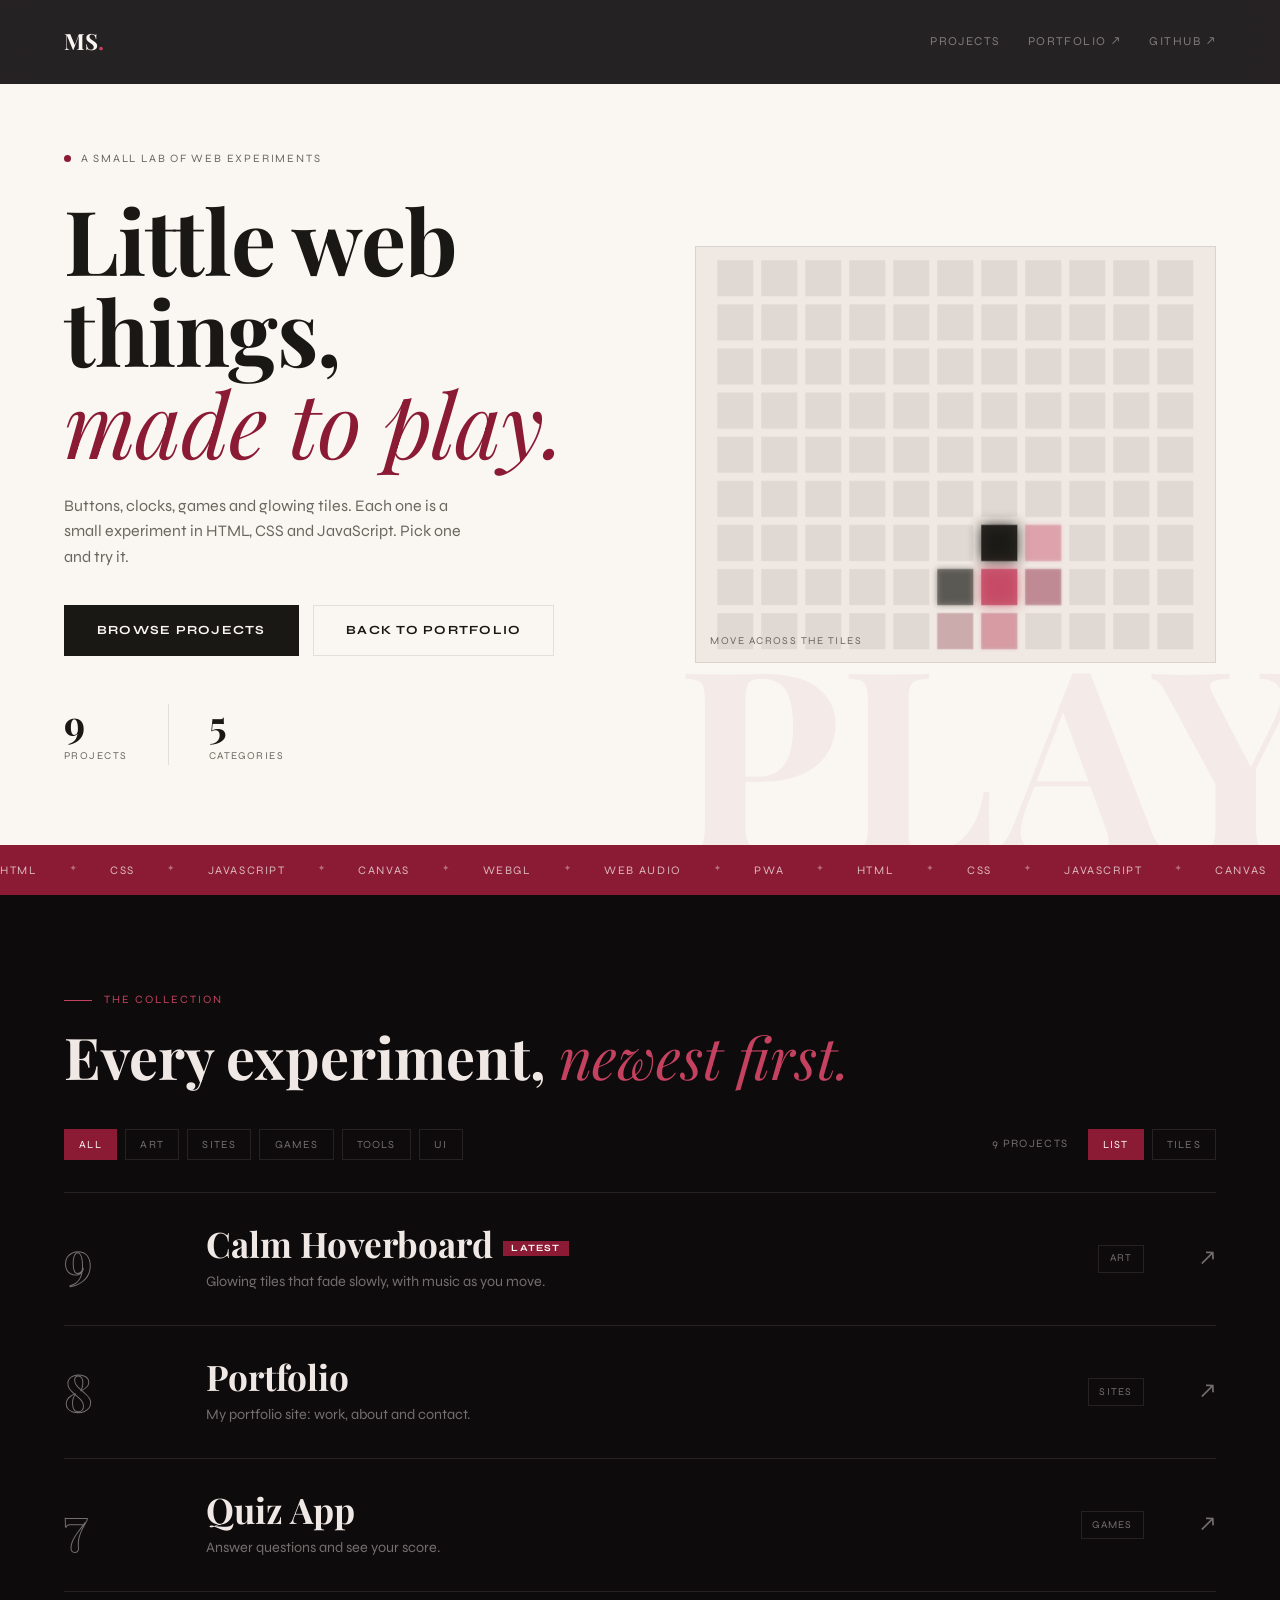
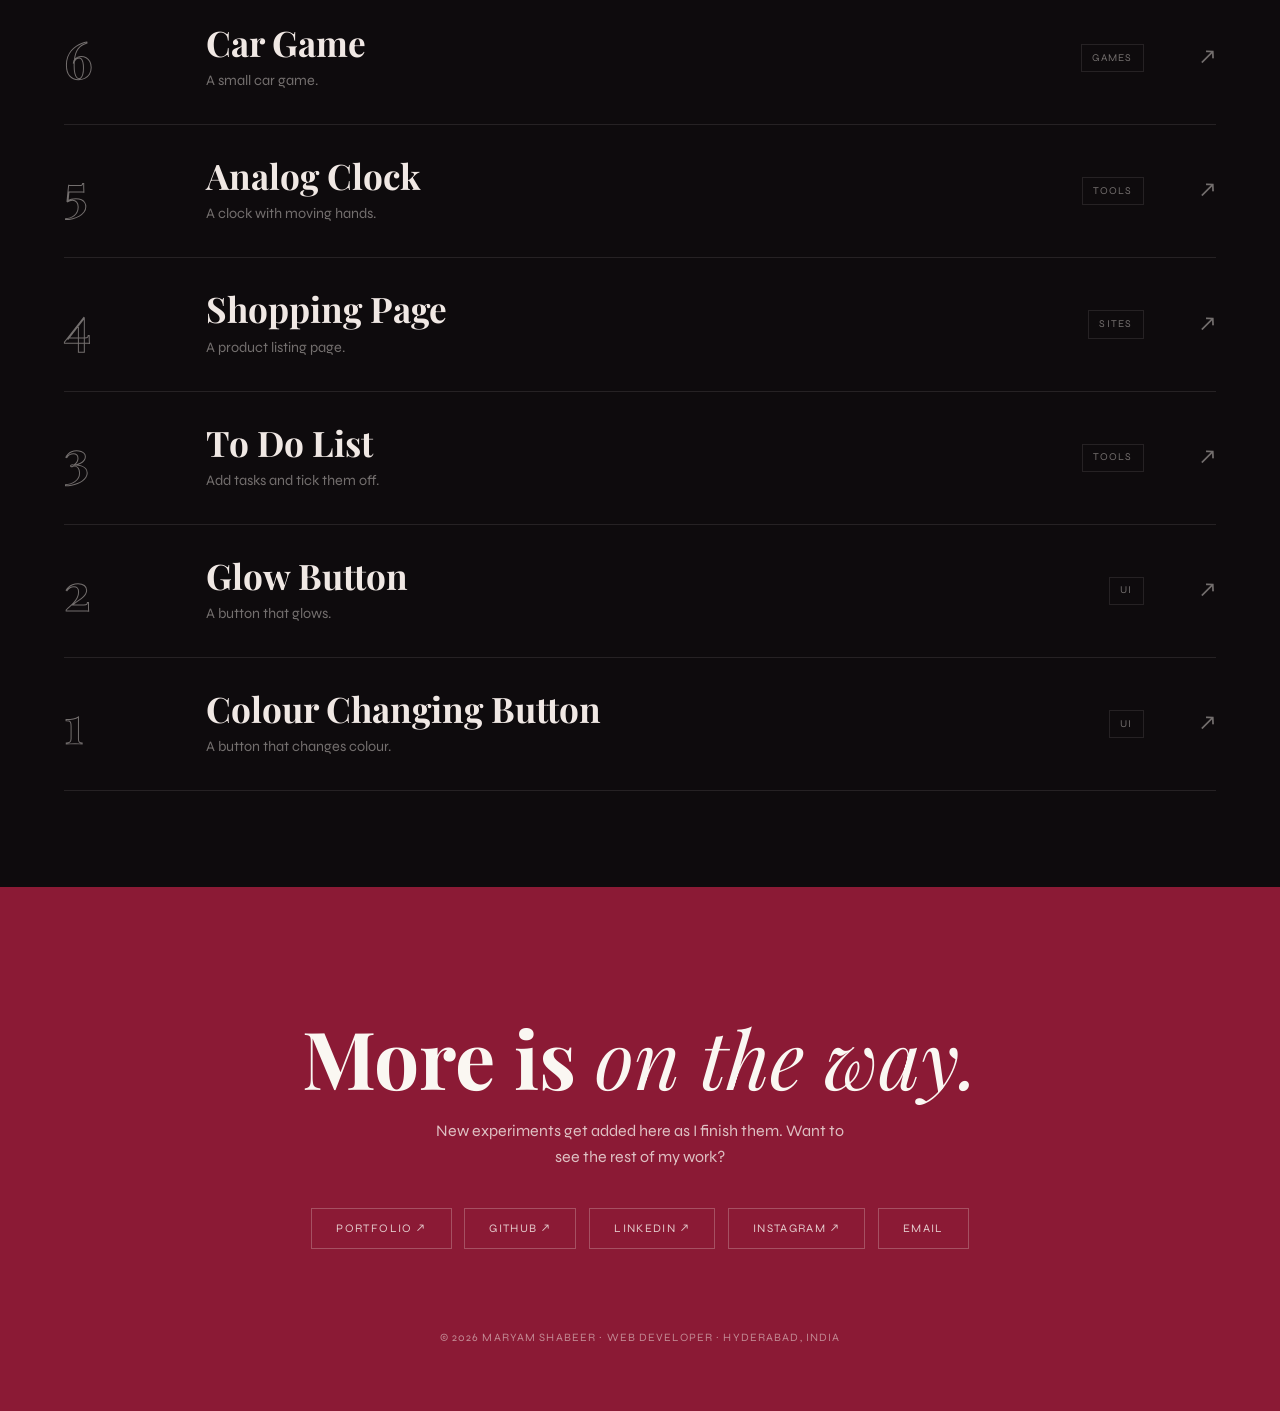
==== play/index.html @ b79ab41e "Update index.html" ====
<!DOCTYPE html>
<html lang="en">
<head>
<meta charset="utf-8">
<meta name="viewport" content="width=device-width, initial-scale=1">
<title>Cutesy Projects</title>
<meta name="description" content="A collection of small web experiments: buttons, clocks, games and glowing tiles. Pick one and play.">
<meta name="theme-color" content="#0e0b0d">
<link rel="preconnect" href="https://fonts.googleapis.com">
<link rel="preconnect" href="https://fonts.gstatic.com" crossorigin>
<link href="https://fonts.googleapis.com/css2?family=Playfair+Display:ital,wght@0,400;0,700;1,400&family=Syne:wght@400;500;700;800&display=swap" rel="stylesheet">
<style>
/* Design system taken from the portfolio: wine, cream and near-black; Playfair Display with Syne; hairline rules; light, dark and wine sections; marquee; ring cursor.
   New here: an interactive tile board in the hero, art that follows the pointer over each project row, and a tiles view. */
:root {
  --dark: #0e0b0d;
  --dark2: #160d10;
  --surface: #1c1117;
  --wine: #8b1a35;
  --wine-light: #c4425f;
  --cream: #faf7f2;
  --cream2: #f0e8e2;
  --ink: #1a1814;
  --ink-muted: #6b6760;
  --text-dark: #f0e8e4;
  --border-light: rgba(26, 24, 20, 0.1);
  --border-dark: rgba(240, 232, 228, 0.1);
  --muted-dark: rgba(240, 232, 228, 0.45);
  --serif: 'Playfair Display', Georgia, serif;
  --sans: 'Syne', system-ui, sans-serif;
  color-scheme: light;
}
* { box-sizing: border-box; margin: 0; padding: 0; }
html { scroll-behavior: smooth; -webkit-text-size-adjust: 100%; }
body {
  font-family: var(--sans);
  background: var(--cream);
  color: var(--ink);
  line-height: 1.6;
  overflow-x: hidden;
}
a { color: inherit; text-decoration: none; }
button { font-family: inherit; }
a:focus-visible, button:focus-visible { outline: 2px solid var(--wine-light); outline-offset: 3px; }

/* Ring cursor, desktop mouse only */
@media (hover: hover) and (pointer: fine) {
  body, a, button { cursor: none; }
}
.cursor, .cursor-follower { position: fixed; top: 0; left: 0; pointer-events: none; border-radius: 50%; opacity: 0; transition: opacity .3s; }
.cursor { width: 8px; height: 8px; background: var(--wine-light); z-index: 9999; margin: -4px 0 0 -4px; }
.cursor-follower { width: 32px; height: 32px; border: 1px solid var(--wine-light); z-index: 9998; margin: -16px 0 0 -16px; transition: opacity .3s, width .25s, height .25s, margin .25s, background .25s; }
.cursor-follower.big { width: 56px; height: 56px; margin: -28px 0 0 -28px; background: rgba(196, 66, 95, .12); }
.has-mouse .cursor { opacity: 1; }
.has-mouse .cursor-follower { opacity: .5; }

/* Navbar */
.navbar {
  position: fixed; top: 0; left: 0; right: 0; z-index: 100;
  display: flex; align-items: center; justify-content: space-between;
  padding: 1.5rem 5%;
  background: rgba(14, 11, 13, .9);
  -webkit-backdrop-filter: blur(20px); backdrop-filter: blur(20px);
  transition: padding .3s;
}
.navbar.scrolled { padding: 1rem 5%; background: rgba(14, 11, 13, .75); }
.logo { font-family: var(--serif); font-size: 1.4rem; font-weight: 700; color: var(--cream); }
.logo span { color: var(--wine-light); }
.nav-links { display: flex; gap: 1.75rem; }
.nav-links a { font-size: .75rem; letter-spacing: .12em; text-transform: uppercase; color: var(--muted-dark); transition: color .25s; }
.nav-links a:hover { color: var(--text-dark); }

/* Hero (light) */
.hero { position: relative; overflow: hidden; background: var(--cream); padding: 9rem 5% 5rem; }
.hero-inner { position: relative; z-index: 1; max-width: 1200px; margin: 0 auto; display: grid; grid-template-columns: 1.05fr .95fr; gap: 3.5rem; align-items: center; }
.hero-copy { min-width: 0; }
.hero-bg-text {
  position: absolute; bottom: -2rem; right: -2rem;
  font-family: var(--serif); font-size: clamp(8rem, 20vw, 18rem); font-weight: 700; line-height: 1;
  color: rgba(139, 26, 53, .05); pointer-events: none; user-select: none;
}
.hero-tag { display: inline-flex; align-items: center; gap: .6rem; font-size: .7rem; letter-spacing: .16em; text-transform: uppercase; color: var(--ink-muted); margin-bottom: 1.6rem; }
.hero-tag::before { content: ''; width: 7px; height: 7px; background: var(--wine); border-radius: 50%; }
.hero-title { font-family: var(--serif); font-size: clamp(2.8rem, 7vw, 5.6rem); font-weight: 700; line-height: 1.02; letter-spacing: -.01em; text-wrap: balance; }
.hero-title .line { display: block; }
.hero-title .italic { font-style: italic; font-weight: 400; color: var(--wine); }
.hero-sub { max-width: 46ch; margin-top: 1.6rem; color: var(--ink-muted); font-size: 1rem; }
.hero-cta { display: flex; flex-wrap: wrap; gap: .9rem; margin-top: 2.2rem; }
.btn-primary, .btn-outline {
  display: inline-block; padding: .9rem 2rem; font-size: .78rem; font-weight: 700; letter-spacing: .1em; text-transform: uppercase;
}
.btn-primary { background: var(--ink); color: var(--cream); border: 1px solid var(--ink); transition: background .25s, border-color .25s; }
.btn-primary:hover { background: var(--wine); border-color: var(--wine); }
.btn-outline { background: transparent; color: var(--ink); border: 1px solid var(--border-light); transition: border-color .25s, color .25s; }
.btn-outline:hover { border-color: var(--wine); color: var(--wine); }
.hero-stats { display: flex; flex-wrap: wrap; gap: 1.5rem 0; margin-top: 3rem; }
.hero-stat { padding-right: 2.5rem; margin-right: 2.5rem; border-right: .5px solid var(--border-light); }
.hero-stat:last-child { border-right: 0; margin-right: 0; padding-right: 0; }
.stat-n { font-family: var(--serif); font-size: 2.4rem; font-weight: 700; line-height: 1; font-variant-numeric: tabular-nums; }
.stat-l { margin-top: .4rem; font-size: .65rem; letter-spacing: .14em; text-transform: uppercase; color: var(--ink-muted); }

.board { position: relative; aspect-ratio: 5 / 4; max-width: 100%; background: var(--cream2); border: .5px solid var(--border-light); }
.board canvas { position: absolute; inset: 0; width: 100%; height: 100%; display: block; touch-action: pan-y; }
.board-cap { position: absolute; left: 14px; bottom: 12px; font-size: .65rem; letter-spacing: .14em; text-transform: uppercase; color: var(--ink-muted); pointer-events: none; transition: opacity 1s; }
.board-cap.gone { opacity: 0; }

/* Marquee (wine) */
.marquee-section { overflow: hidden; padding: 1rem 0; background: var(--wine); }
.marquee-inner { display: flex; gap: 2rem; width: max-content; animation: marquee 28s linear infinite; }
.marquee-inner span { font-size: .72rem; letter-spacing: .14em; text-transform: uppercase; color: rgba(245, 237, 232, .75); white-space: nowrap; }
.marquee-inner .sep { color: rgba(245, 237, 232, .4); font-size: .55rem; }
@keyframes marquee { from { transform: translateX(0); } to { transform: translateX(-50%); } }

/* Collection (dark) */
.dark-section { background: var(--dark); color: var(--text-dark); padding: 6rem 5%; }
.wrap { max-width: 1200px; margin: 0 auto; }
.label { display: flex; align-items: center; gap: .75rem; font-size: .7rem; letter-spacing: .18em; text-transform: uppercase; color: var(--wine-light); }
.label::before { content: ''; width: 28px; height: 1px; background: currentColor; }
.section-title-dark { margin: 1rem 0 2.5rem; font-family: var(--serif); font-size: clamp(2.2rem, 5vw, 3.6rem); font-weight: 700; line-height: 1.1; text-wrap: balance; }
.section-title-dark em { font-style: italic; font-weight: 400; color: var(--wine-light); }
.controls { display: flex; flex-wrap: wrap; align-items: center; justify-content: space-between; gap: 1rem; margin-bottom: 2rem; }
.chips, .views { display: flex; flex-wrap: wrap; gap: .5rem; }
.chip {
  background: transparent; color: var(--muted-dark);
  border: .5px solid var(--border-dark); padding: .5rem .9rem;
  font-size: .68rem; letter-spacing: .1em; text-transform: uppercase;
  transition: color .25s, border-color .25s, background .25s;
}
.chip:hover { color: var(--text-dark); border-color: rgba(240, 232, 228, .3); }
.chip[aria-pressed="true"] { background: var(--wine); border-color: var(--wine); color: var(--cream); }
.right-controls { display: flex; flex-wrap: wrap; align-items: center; gap: 1.2rem; }
.count { font-size: .7rem; letter-spacing: .12em; text-transform: uppercase; color: var(--muted-dark); font-variant-numeric: tabular-nums; }

.list { border-top: .5px solid var(--border-dark); }
.row { display: grid; grid-template-columns: 110px minmax(0, 1fr) auto 40px; gap: 2rem; align-items: center; padding: 2rem 0; border-bottom: .5px solid var(--border-dark); transition: background .3s; }
.row:hover { background: rgba(139, 26, 53, .05); }
.r-num { font-family: var(--serif); font-size: 3.2rem; font-weight: 700; line-height: 1; color: transparent; -webkit-text-stroke: 1px var(--muted-dark); font-variant-numeric: tabular-nums; transition: color .3s, -webkit-text-stroke-color .3s; }
.row:hover .r-num { color: var(--wine-light); -webkit-text-stroke-color: var(--wine-light); }
.r-title { display: block; font-family: var(--serif); font-size: clamp(1.5rem, 3vw, 2.2rem); font-weight: 700; line-height: 1.1; transition: color .3s; }
.row:hover .r-title { color: var(--wine-light); }
.r-desc { display: block; margin-top: .4rem; color: var(--muted-dark); font-size: .9rem; }
.badge { display: inline-block; vertical-align: middle; margin-left: .6rem; padding: .15rem .55rem; background: var(--wine); color: var(--cream); font-family: var(--sans); font-size: .6rem; font-weight: 700; letter-spacing: .12em; text-transform: uppercase; }
.r-tag { border: .5px solid var(--border-dark); padding: .3rem .65rem; font-size: .65rem; letter-spacing: .12em; text-transform: uppercase; color: var(--muted-dark); }
.r-arrow { justify-self: end; font-size: 1.4rem; color: var(--muted-dark); transition: transform .3s, color .3s; }
.row:hover .r-arrow { color: var(--wine-light); transform: translate(4px, -4px); }

.tiles { display: grid; grid-template-columns: repeat(auto-fill, minmax(280px, 1fr)); gap: 1px; background: var(--border-dark); border: .5px solid var(--border-dark); }
.tile { display: flex; flex-direction: column; min-width: 0; background: var(--dark); transition: background .3s; }
.tile:hover { background: var(--surface); }
.t-art { overflow: hidden; background: var(--dark2); border-bottom: .5px solid var(--border-dark); }
.t-art svg { display: block; width: 100%; height: auto; transition: transform .6s ease; }
.tile:hover .t-art svg { transform: scale(1.06); }
.t-info { display: flex; flex-direction: column; gap: .35rem; padding: 1.4rem 1.5rem 1.6rem; }
.t-meta { font-size: .65rem; letter-spacing: .14em; text-transform: uppercase; color: var(--muted-dark); }
.t-title { font-family: var(--serif); font-size: 1.5rem; font-weight: 700; line-height: 1.15; transition: color .3s; }
.tile:hover .t-title { color: var(--wine-light); }
.t-desc { color: var(--muted-dark); font-size: .88rem; }
.empty { padding: 3rem 0; color: var(--muted-dark); }

.peek {
  position: fixed; top: 0; left: 0; z-index: 60; width: 300px; pointer-events: none;
  background: var(--dark2); border: .5px solid rgba(240, 232, 228, .2);
  box-shadow: 0 24px 60px rgba(0, 0, 0, .5);
  opacity: 0; transition: opacity .25s;
}
.peek.show { opacity: 1; }
.peek svg { display: block; width: 100%; height: auto; }

/* Contact (wine) */
.contact { background: var(--wine); color: var(--cream); text-align: center; padding: 8rem 5% 4rem; }
.contact-title { font-family: var(--serif); font-size: clamp(2.4rem, 7vw, 5rem); font-weight: 700; line-height: 1.05; text-wrap: balance; }
.contact-title em { font-style: italic; font-weight: 400; }
.contact p { max-width: 46ch; margin: 1.2rem auto 2.4rem; color: rgba(250, 247, 242, .75); }
.socials { display: flex; flex-wrap: wrap; justify-content: center; gap: .8rem; }
.social-btn { padding: .65rem 1.5rem; border: .5px solid rgba(245, 237, 232, .25); font-size: .72rem; letter-spacing: .12em; text-transform: uppercase; color: rgba(250, 247, 242, .8); transition: color .25s, border-color .25s; }
.social-btn:hover { color: var(--cream); border-color: rgba(245, 237, 232, .6); }
.contact footer { margin-top: 5rem; font-size: .7rem; letter-spacing: .1em; text-transform: uppercase; color: rgba(250, 247, 242, .5); }

html.js .fade-up { opacity: 0; transform: translateY(28px); transition: opacity .7s ease, transform .7s ease; }
html.js .fade-up.visible { opacity: 1; transform: none; }

@media (max-width: 900px) {
  .hero-inner { grid-template-columns: 1fr; gap: 2.5rem; }
  .board { aspect-ratio: 4 / 3; }
}
@media (max-width: 1024px) {
  .row { grid-template-columns: 90px minmax(0, 1fr) auto; }
  .r-arrow { display: none; }
}
@media (max-width: 768px) {
  .hero { padding-top: 7.5rem; }
  .hero-stat { padding-right: 1.5rem; margin-right: 1.5rem; }
  .row { grid-template-columns: 56px minmax(0, 1fr); gap: 1.2rem; padding: 1.5rem 0; }
  .r-num { font-size: 2.2rem; }
  .r-tag { display: none; }
  .nav-links a:first-child { display: none; }
  .dark-section { padding: 4.5rem 5%; }
  .contact { padding-top: 5.5rem; }
}
@media (prefers-reduced-motion: reduce) {
  .marquee-inner { animation: none; }
  html.js .fade-up { opacity: 1; transform: none; transition: none; }
  html { scroll-behavior: auto; }
}
</style>
<link rel="icon" type="image/x-icon" href="favicon.ico">
</head>
<body>
<div class="cursor" id="cursor"></div>
<div class="cursor-follower" id="follower"></div>

<nav class="navbar" id="nav">
  <a class="logo" href="https://maryamshabeer04.github.io/Portfolio/" aria-label="Back to portfolio">MS<span>.</span></a>
  <div class="nav-links">
    <a href="#projects">Projects</a>
    <a href="https://maryamshabeer04.github.io/Portfolio/" target="_blank" rel="noopener">Portfolio &#8599;</a>
    <a href="https://github.com/MaryamShabeer04" target="_blank" rel="noopener">GitHub &#8599;</a>
  </div>
</nav>

<header class="hero">
  <div class="hero-bg-text" aria-hidden="true">PLAY</div>
  <div class="hero-inner">
    <div class="hero-copy">
      <div class="hero-tag">A small lab of web experiments</div>
      <h1 class="hero-title">
        <span class="line">Little web things,</span>
        <span class="line italic">made to play.</span>
      </h1>
      <p class="hero-sub">Buttons, clocks, games and glowing tiles. Each one is a small experiment in HTML, CSS and JavaScript. Pick one and try it.</p>
      <div class="hero-cta">
        <a class="btn-primary" href="#projects">Browse projects</a>
        <a class="btn-outline" href="https://maryamshabeer04.github.io/Portfolio/" target="_blank" rel="noopener">Back to portfolio</a>
      </div>
      <div class="hero-stats">
        <div class="hero-stat"><div class="stat-n" id="statProjects">0</div><div class="stat-l">Projects</div></div>
        <div class="hero-stat"><div class="stat-n" id="statCats">0</div><div class="stat-l">Categories</div></div>
      </div>
    </div>
    <div class="board" id="boardWrap">
      <canvas id="board" aria-label="A grid of tiles that light up as you move your pointer or finger across them."></canvas>
      <div class="board-cap" id="boardCap">Move across the tiles</div>
    </div>
  </div>
</header>

<section class="marquee-section" aria-hidden="true">
  <div class="marquee-inner" id="marquee"></div>
</section>

<section class="dark-section" id="projects">
  <div class="wrap">
    <div class="fade-up">
      <div class="label">The collection</div>
      <h2 class="section-title-dark">Every experiment, <em>newest first.</em></h2>
    </div>
    <div class="controls fade-up">
      <div class="chips" id="chips" role="group" aria-label="Filter projects"></div>
      <div class="right-controls">
        <div class="count" id="count" aria-live="polite"></div>
        <div class="views" id="views" role="group" aria-label="Change view">
          <button class="chip" type="button" data-view="list" aria-pressed="true">List</button>
          <button class="chip" type="button" data-view="tiles" aria-pressed="false">Tiles</button>
        </div>
      </div>
    </div>
    <div class="fade-up" id="listWrap"><div id="list"></div></div>
    <noscript><p class="empty">Turn on JavaScript to see the projects.</p></noscript>
  </div>
</section>

<section class="contact">
  <h2 class="contact-title fade-up">More is <em>on the way.</em></h2>
  <p class="fade-up">New experiments get added here as I finish them. Want to see the rest of my work?</p>
  <div class="socials fade-up">
    <a class="social-btn" href="https://maryamshabeer04.github.io/Portfolio/" target="_blank" rel="noopener">Portfolio &#8599;</a>
    <a class="social-btn" href="https://github.com/MaryamShabeer04" target="_blank" rel="noopener">GitHub &#8599;</a>
    <a class="social-btn" href="https://www.linkedin.com/in/maryam-mohammed-822a45361/" target="_blank" rel="noopener">LinkedIn &#8599;</a>
    <a class="social-btn" href="https://www.instagram.com/mmaryamm.04/" target="_blank" rel="noopener">Instagram &#8599;</a>
    <a class="social-btn" href="mailto:maryamshabeer22@gmail.com">Email</a>
  </div>
  <footer>&copy; 2026 Maryam Shabeer &middot; Web Developer &middot; Hyderabad, India</footer>
</section>

<div class="peek" id="peek" aria-hidden="true"></div>

<script>
/*
  TO ADD A PROJECT: copy one line in PROJECTS, change the number, title, description,
  tag and folder name, and put it at the top (newest first).
  - href is the project's folder. Each folder needs an index.html inside it.
  - Use lowercase folder names with dashes, no spaces.
  - tag: any word. A filter is made for each tag automatically.
*/
var PROJECTS = [
  { n: 09, title: 'Calm Hoverboard', desc: 'Glowing tiles that fade slowly, with music as you move.', tag: 'Art', href: 'https://glowingbuttons.netlify.app/index.html' },
  { n: 08, title: 'Portfolio', desc: 'My portfolio site: work, about and contact.', tag: 'Sites', href: 'https://maryamshabeer04.github.io/Portfolio/' },
  { n: 07, title: 'Quiz App', desc: 'Answer questions and see your score.', tag: 'Games', href: 'quiz-app/' },
  { n: 06, title: 'Car Game', desc: 'A small car game.', tag: 'Games', href: 'car-game/' },
  { n: 05, title: 'Analog Clock', desc: 'A clock with moving hands.', tag: 'Tools', href: 'analog-clock/' },
  { n: 04, title: 'Shopping Page', desc: 'A product listing page.', tag: 'Sites', href: 'shopping-page/' },
  { n: 03, title: 'To Do List', desc: 'Add tasks and tick them off.', tag: 'Tools', href: 'to-do-list/' },
  { n: 02, title: 'Glow Button', desc: 'A button that glows.', tag: 'UI', href: 'glow-button/' },
  { n: 01, title: 'Colour Changing Button', desc: 'A button that changes colour.', tag: 'UI', href: 'colour-changing-button/' }
];

(function () {
  var root = document.documentElement;
  root.classList.add('js');
  var fine = window.matchMedia('(hover: hover) and (pointer: fine)').matches;
  var reduce = window.matchMedia('(prefers-reduced-motion: reduce)').matches;
  function $(id) { return document.getElementById(id); }

  /* ---------- Marquee ---------- */
  var tools = ['HTML', 'CSS', 'JavaScript', 'Canvas', 'WebGL', 'Web Audio', 'PWA'];
  var group = '';
  for (var rep = 0; rep < 4; rep++) tools.forEach(function (t) { group += '<span>' + t + '</span><span class="sep">&#10022;</span>'; });
  $('marquee').innerHTML = group + group;

  /* ---------- Navbar ---------- */
  var nav = $('nav');
  function onScroll() { nav.classList.toggle('scrolled', window.scrollY > 40); }
  window.addEventListener('scroll', onScroll, { passive: true });
  onScroll();

  /* ---------- Art: a mosaic of squares, unique per project ---------- */
  function rng(seed) {
    return function () {
      seed |= 0; seed = seed + 0x6D2B79F5 | 0;
      var t = Math.imul(seed ^ seed >>> 15, 1 | seed);
      t = t + Math.imul(t ^ t >>> 7, 61 | t) ^ t;
      return ((t ^ t >>> 14) >>> 0) / 4294967296;
    };
  }
  function art(n) {
    var r = rng(n * 7919 + 13), s = 36, g = 5, out = '';
    for (var row = 0; row < 5; row++) {
      for (var col = 0; col < 8; col++) {
        var v = r(), fill;
        if (v < 0.34) fill = 'rgba(240,232,228,0.07)';
        else if (v < 0.6) fill = '#8b1a35';
        else if (v < 0.82) fill = '#c4425f';
        else fill = '#faf7f2';
        out += '<rect x="' + (4 + col * (s + g)) + '" y="' + (4 + row * (s + g)) + '" width="' + s + '" height="' + s + '" rx="2" fill="' + fill + '"/>';
      }
    }
    return '<svg viewBox="0 0 331 208" xmlns="http://www.w3.org/2000/svg" aria-hidden="true">' + out + '</svg>';
  }

  /* ---------- Collection ---------- */
  var listEl = $('list'), chipsEl = $('chips'), countEl = $('count'), viewsEl = $('views');
  var current = 'All';
  var view = window.matchMedia('(max-width: 768px)').matches ? 'tiles' : 'list';
  var latest = Math.max.apply(null, PROJECTS.map(function (p) { return p.n; }));
  var tags = ['All'];
  PROJECTS.forEach(function (p) { if (tags.indexOf(p.tag) < 0) tags.push(p.tag); });
  $('statProjects').textContent = PROJECTS.length;
  $('statCats').textContent = tags.length - 1;

  function esc(s) { return String(s).replace(/[&<>"]/g, function (c) { return { '&': '&amp;', '<': '&lt;', '>': '&gt;', '"': '&quot;' }[c]; }); }
  function rowHtml(p) {
    return '<a class="row" data-n="' + p.n + '" href="' + esc(p.href) + '">' +
      '<span class="r-num">' + p.n + '</span>' +
      '<span class="r-main"><span class="r-title">' + esc(p.title) + (p.n === latest ? '<span class="badge">Latest</span>' : '') + '</span><span class="r-desc">' + esc(p.desc) + '</span></span>' +
      '<span class="r-tag">' + esc(p.tag) + '</span>' +
      '<span class="r-arrow" aria-hidden="true">&#8599;</span></a>';
  }
  function tileHtml(p) {
    return '<a class="tile" href="' + esc(p.href) + '">' +
      '<div class="t-art">' + art(p.n) + '</div>' +
      '<div class="t-info"><span class="t-meta">No. ' + p.n + ' &middot; ' + esc(p.tag) + '</span>' +
      '<span class="t-title">' + esc(p.title) + (p.n === latest ? '<span class="badge">Latest</span>' : '') + '</span>' +
      '<span class="t-desc">' + esc(p.desc) + '</span></div></a>';
  }
  function render() {
    var items = PROJECTS.filter(function (p) { return current === 'All' || p.tag === current; });
    listEl.className = view === 'list' ? 'list' : 'tiles';
    listEl.innerHTML = items.length ? items.map(view === 'list' ? rowHtml : tileHtml).join('') : '<p class="empty">Nothing here yet.</p>';
    countEl.textContent = items.length + (items.length === 1 ? ' project' : ' projects');
    Array.prototype.forEach.call(chipsEl.children, function (b) { b.setAttribute('aria-pressed', String(b.textContent === current)); });
    Array.prototype.forEach.call(viewsEl.children, function (b) { b.setAttribute('aria-pressed', String(b.dataset.view === view)); });
    hidePeek();
  }
  tags.forEach(function (t) {
    var b = document.createElement('button');
    b.type = 'button'; b.className = 'chip'; b.textContent = t;
    b.addEventListener('click', function () { current = t; render(); });
    chipsEl.appendChild(b);
  });
  Array.prototype.forEach.call(viewsEl.children, function (b) {
    b.addEventListener('click', function () { view = b.dataset.view; render(); });
  });

  /* ---------- Art that follows the pointer over a row ---------- */
  var peek = $('peek');
  var peekPos = { x: 0, y: 0, tx: 0, ty: 0, rot: 0 };
  var peekOn = false;
  function hidePeek() { peekOn = false; peek.classList.remove('show'); }
  if (fine) {
    listEl.addEventListener('mouseover', function (e) {
      var row = e.target.closest ? e.target.closest('.row') : null;
      if (!row || view !== 'list') return;
      peek.innerHTML = art(Number(row.dataset.n));
      if (!peekOn) { peekPos.x = peekPos.tx; peekPos.y = peekPos.ty; }
      peekOn = true;
      peek.classList.add('show');
    });
    listEl.addEventListener('mouseleave', hidePeek);
    listEl.addEventListener('mouseout', function (e) {
      if (!e.relatedTarget || !e.relatedTarget.closest || !e.relatedTarget.closest('.row')) hidePeek();
    });
  }

  /* ---------- Ring cursor ---------- */
  var cur = $('cursor'), fol = $('follower');
  var mouse = { x: -100, y: -100, fx: -100, fy: -100 };
  if (fine) {
    window.addEventListener('mousemove', function (e) {
      mouse.x = e.clientX; mouse.y = e.clientY;
      cur.style.transform = 'translate(' + e.clientX + 'px,' + e.clientY + 'px)';
      root.classList.add('has-mouse');
      peekPos.tx = Math.min(window.innerWidth - 320, e.clientX + 28);
      peekPos.ty = Math.max(8, Math.min(window.innerHeight - 220, e.clientY - 100));
    }, { passive: true });
    document.addEventListener('mouseover', function (e) {
      fol.classList.toggle('big', !!(e.target.closest && e.target.closest('a, button')));
    });
  }

  /* ---------- Hero tile board (canvas) ---------- */
  var cv = $('board'), ctx = cv.getContext('2d');
  var COLORS = ['#8b1a35', '#c4425f', '#1a1814', '#d9667f'];
  var cell = 44, size = 36, cols = 1, rows = 1, ox = 0, oy = 0, dpr = 1, W = 0, H = 0;
  var en = new Float32Array(1), ci = new Uint8Array(1);
  var boardVisible = true, lastX = null, lastY = null;
  function resizeBoard() {
    var rect = cv.getBoundingClientRect();
    W = Math.max(1, rect.width); H = Math.max(1, rect.height);
    dpr = Math.min(window.devicePixelRatio || 1, 2);
    cv.width = Math.round(W * dpr); cv.height = Math.round(H * dpr);
    cell = W < 420 ? 34 : 44; size = cell - 8;
    cols = Math.max(1, Math.floor((W - 16) / cell));
    rows = Math.max(1, Math.floor((H - 16) / cell));
    ox = (W - (cols * cell - 8)) / 2; oy = (H - (rows * cell - 8)) / 2;
    if (en.length !== cols * rows) { en = new Float32Array(cols * rows); ci = new Uint8Array(cols * rows); }
  }
  function lightCell(c, r, e) {
    if (c < 0 || r < 0 || c >= cols || r >= rows) return;
    var k = r * cols + c;
    if (en[k] < 0.5) ci[k] = Math.floor(Math.random() * COLORS.length);
    if (e > en[k]) en[k] = e;
  }
  function lightAt(x, y, spread) {
    var c = Math.floor((x - ox) / cell), r = Math.floor((y - oy) / cell);
    lightCell(c, r, 1);
    if (spread) { lightCell(c - 1, r, .35); lightCell(c + 1, r, .35); lightCell(c, r - 1, .35); lightCell(c, r + 1, .35); }
  }
  var cap = $('boardCap');
  cv.addEventListener('pointermove', function (e) {
    cap.classList.add('gone');
    var rect = cv.getBoundingClientRect(), x = e.clientX - rect.left, y = e.clientY - rect.top;
    var x0 = lastX === null ? x : lastX, y0 = lastY === null ? y : lastY;
    var steps = Math.max(1, Math.ceil(Math.hypot(x - x0, y - y0) / (cell * 0.5)));
    for (var s = 1; s <= steps; s++) lightAt(x0 + (x - x0) * s / steps, y0 + (y - y0) * s / steps, false);
    lastX = x; lastY = y;
  });
  cv.addEventListener('pointerleave', function () { lastX = lastY = null; });
  cv.addEventListener('pointerdown', function (e) {
    cap.classList.add('gone');
    var rect = cv.getBoundingClientRect();
    lightAt(e.clientX - rect.left, e.clientY - rect.top, true);
  });
  function drawBoard() {
    ctx.setTransform(dpr, 0, 0, dpr, 0, 0);
    ctx.clearRect(0, 0, W, H);
    for (var r = 0; r < rows; r++) {
      for (var c = 0; c < cols; c++) {
        var k = r * cols + c, x = ox + c * cell, y = oy + r * cell, e = en[k];
        ctx.shadowBlur = 0;
        ctx.fillStyle = 'rgba(26,24,20,0.07)';
        ctx.fillRect(x, y, size, size);
        if (e > 0.01) {
          var col = COLORS[ci[k]];
          ctx.shadowColor = col; ctx.shadowBlur = 16 * e * dpr;
          ctx.globalAlpha = Math.min(1, e * 1.15);
          ctx.fillStyle = col;
          ctx.fillRect(x, y, size, size);
          ctx.globalAlpha = 1;
        }
      }
    }
    ctx.shadowBlur = 0;
  }
  if (window.IntersectionObserver) {
    new IntersectionObserver(function (entries) { boardVisible = entries[0].isIntersecting; }).observe($('boardWrap'));
  }
  resizeBoard();
  if (window.ResizeObserver) new ResizeObserver(resizeBoard).observe($('boardWrap')); else window.addEventListener('resize', resizeBoard);

  /* ---------- One animation loop ---------- */
  var t0 = performance.now(), lastT = t0, lastDrift = -1;
  function frame(now) {
    var dt = Math.min(0.05, (now - lastT) / 1000); lastT = now;
    if (fine) {
      mouse.fx += (mouse.x - mouse.fx) * 0.18; mouse.fy += (mouse.y - mouse.fy) * 0.18;
      fol.style.transform = 'translate(' + mouse.fx + 'px,' + mouse.fy + 'px)';
      if (peekOn) {
        peekPos.x += (peekPos.tx - peekPos.x) * 0.16; peekPos.y += (peekPos.ty - peekPos.y) * 0.16;
        var vx = peekPos.tx - peekPos.x;
        peekPos.rot += (Math.max(-8, Math.min(8, vx * 0.05)) - peekPos.rot) * 0.2;
        peek.style.transform = 'translate(' + peekPos.x + 'px,' + peekPos.y + 'px) rotate(' + peekPos.rot.toFixed(2) + 'deg)';
      }
    }
    if (boardVisible && !document.hidden) {
      if (!reduce) {
        var t = (now - t0) / 1000;
        var fx = 0.5 + 0.42 * Math.sin(t * 0.31) * Math.cos(t * 0.13 + 1);
        var fy = 0.5 + 0.42 * Math.sin(t * 0.21 + 2) * Math.cos(t * 0.33);
        var c = Math.min(cols - 1, Math.max(0, Math.round(fx * (cols - 1))));
        var r = Math.min(rows - 1, Math.max(0, Math.round(fy * (rows - 1))));
        var key = r * cols + c;
        if (key !== lastDrift) { lastDrift = key; lightCell(c, r, 1); lightCell(c + 1, r, .3); lightCell(c, r + 1, .3); }
      }
      var decay = Math.exp(-dt / 1.1);
      for (var i = 0; i < en.length; i++) { var v = en[i] * decay; en[i] = v < 0.004 ? 0 : v; }
      drawBoard();
    }
    requestAnimationFrame(frame);
  }

  /* ---------- Fade in on scroll ---------- */
  var fades = document.querySelectorAll('.fade-up');
  if (window.IntersectionObserver) {
    var io = new IntersectionObserver(function (entries) {
      entries.forEach(function (en2) { if (en2.isIntersecting) { en2.target.classList.add('visible'); io.unobserve(en2.target); } });
    }, { rootMargin: '0px 0px -8% 0px', threshold: 0 });
    Array.prototype.forEach.call(fades, function (el) { io.observe(el); });
  } else {
    Array.prototype.forEach.call(fades, function (el) { el.classList.add('visible'); });
  }

  render();
  requestAnimationFrame(frame);
})();
</script>
</body>
</html>
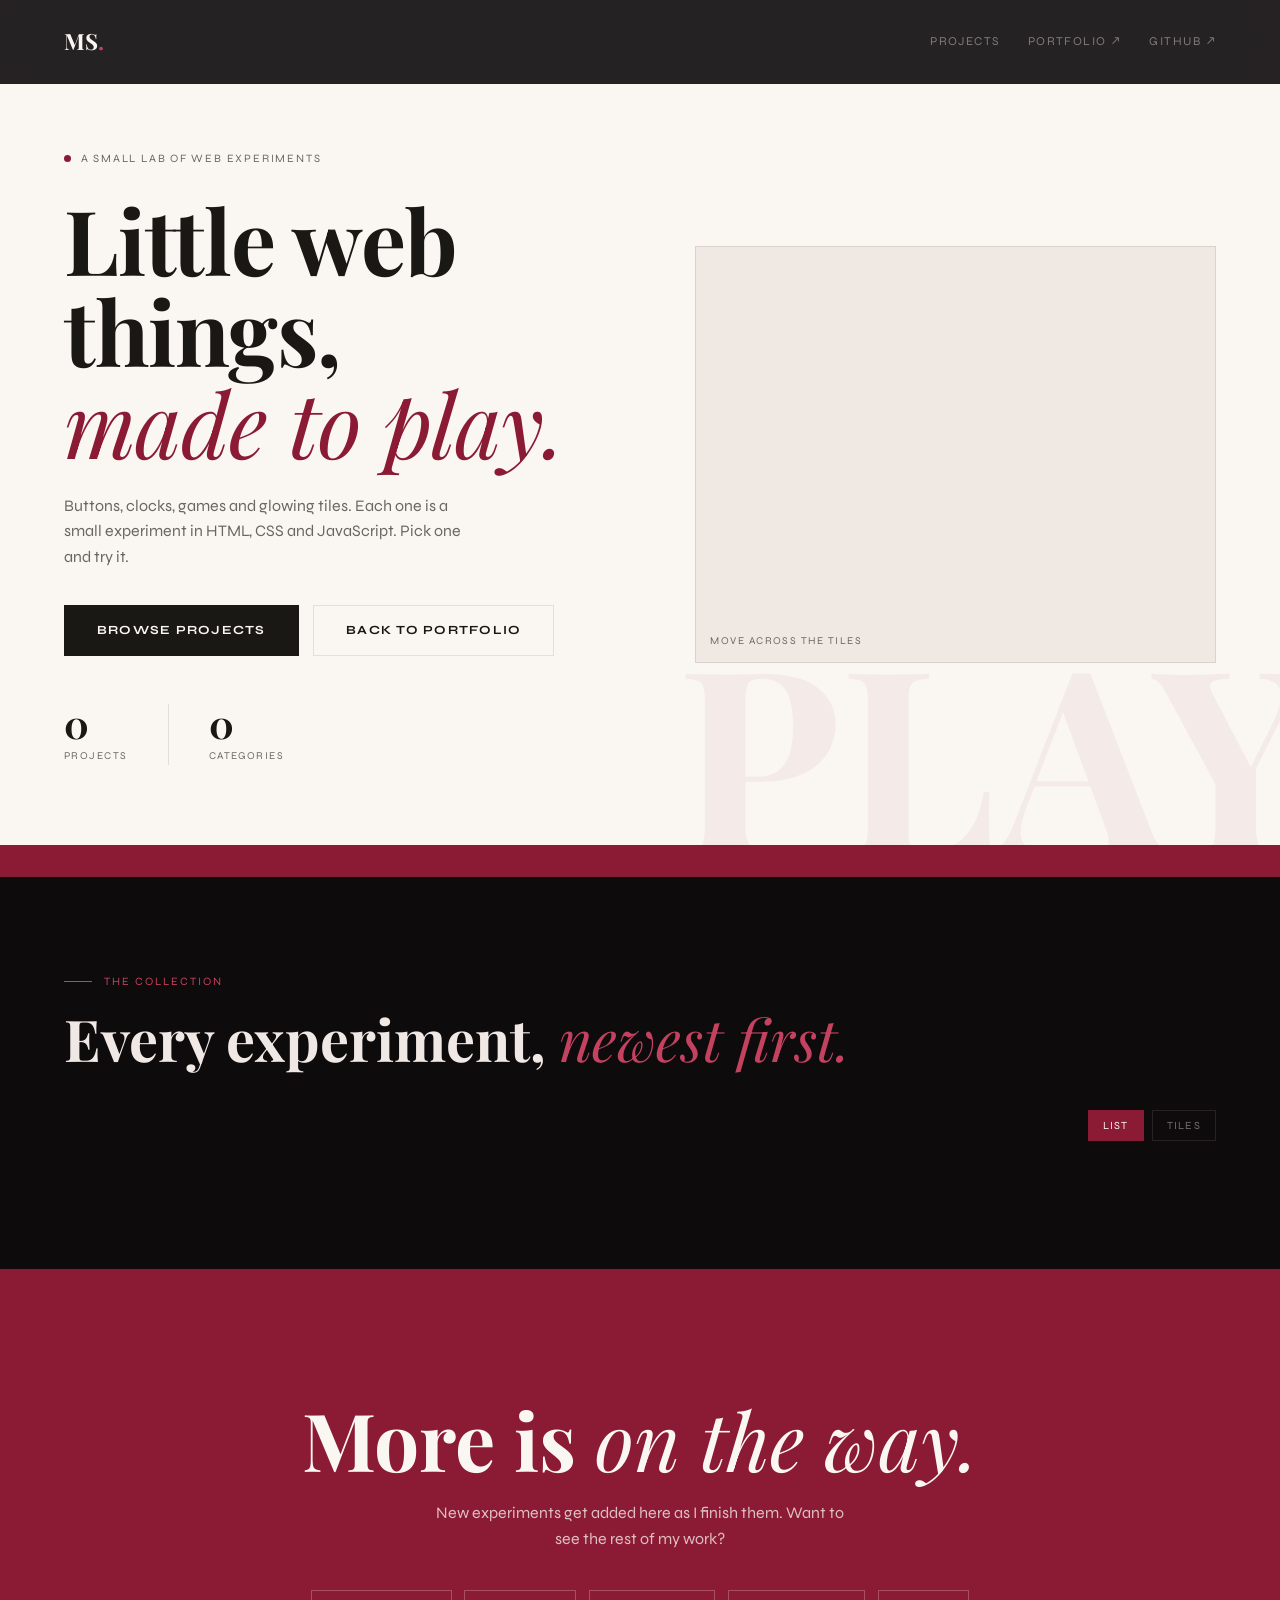
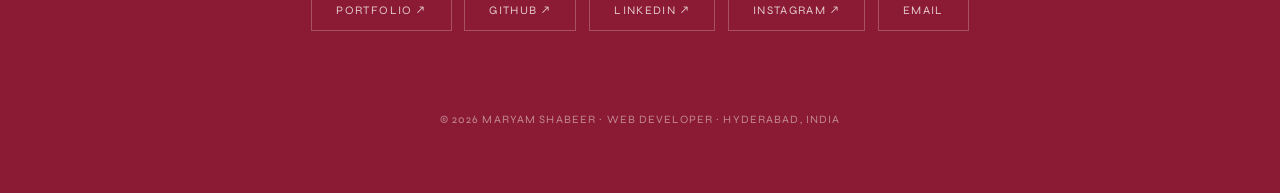
==== commit 87dff064: "Update project numbering and comment out portfolio entry" ====
--- a/play/index.html
+++ b/play/index.html
@@ -293,8 +293,8 @@
   - tag: any word. A filter is made for each tag automatically.
 */
 var PROJECTS = [
-  { n: 09, title: 'Calm Hoverboard', desc: 'Glowing tiles that fade slowly, with music as you move.', tag: 'Art', href: 'https://glowingbuttons.netlify.app/index.html' },
-  { n: 08, title: 'Portfolio', desc: 'My portfolio site: work, about and contact.', tag: 'Sites', href: 'https://maryamshabeer04.github.io/Portfolio/' },
+  { n: 01, title: 'Calm Hoverboard', desc: 'Glowing tiles that fade slowly, with music as you move.', tag: 'Art', href: 'https://glowingbuttons.netlify.app/index.html' },
+ /* { n: 08, title: 'Portfolio', desc: 'My portfolio site: work, about and contact.', tag: 'Sites', href: 'https://maryamshabeer04.github.io/Portfolio/' },
   { n: 07, title: 'Quiz App', desc: 'Answer questions and see your score.', tag: 'Games', href: 'quiz-app/' },
   { n: 06, title: 'Car Game', desc: 'A small car game.', tag: 'Games', href: 'car-game/' },
   { n: 05, title: 'Analog Clock', desc: 'A clock with moving hands.', tag: 'Tools', href: 'analog-clock/' },
@@ -302,7 +302,7 @@
   { n: 03, title: 'To Do List', desc: 'Add tasks and tick them off.', tag: 'Tools', href: 'to-do-list/' },
   { n: 02, title: 'Glow Button', desc: 'A button that glows.', tag: 'UI', href: 'glow-button/' },
   { n: 01, title: 'Colour Changing Button', desc: 'A button that changes colour.', tag: 'UI', href: 'colour-changing-button/' }
-];
+];*/
 
 (function () {
   var root = document.documentElement;
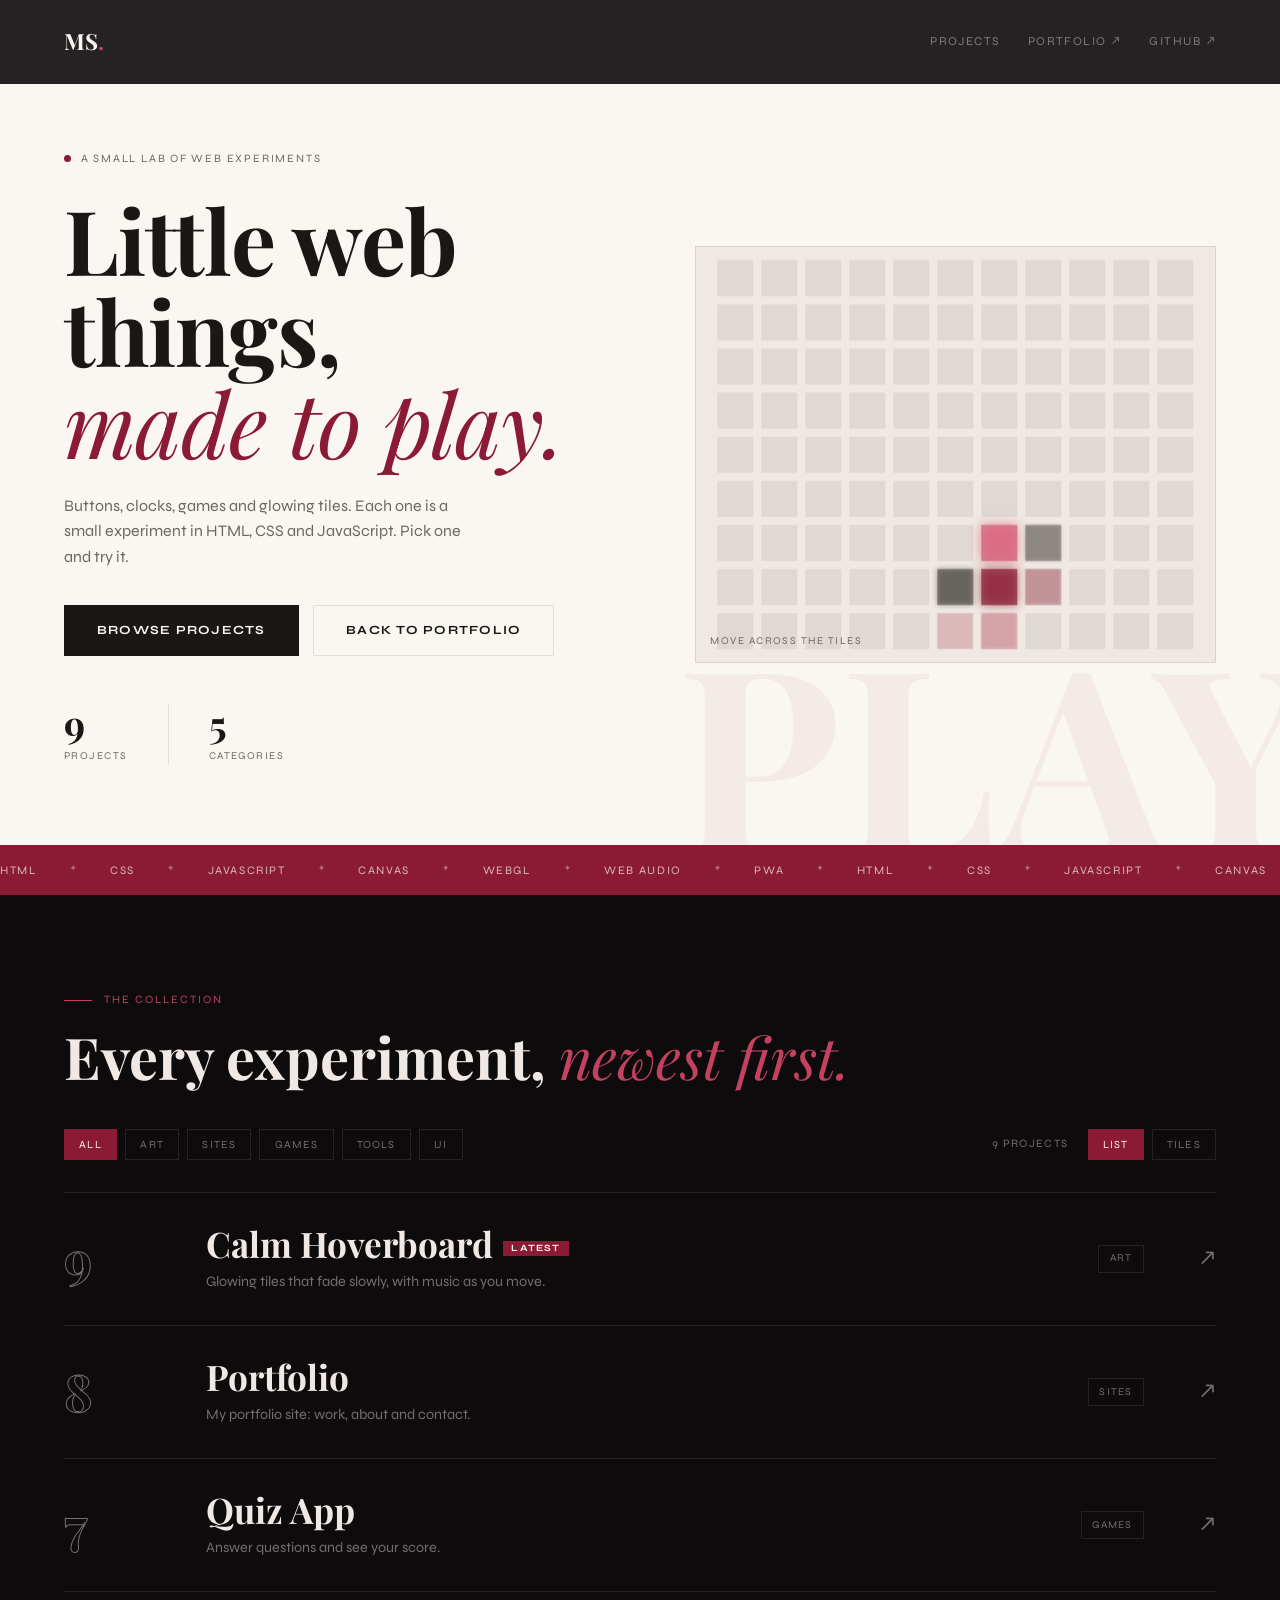
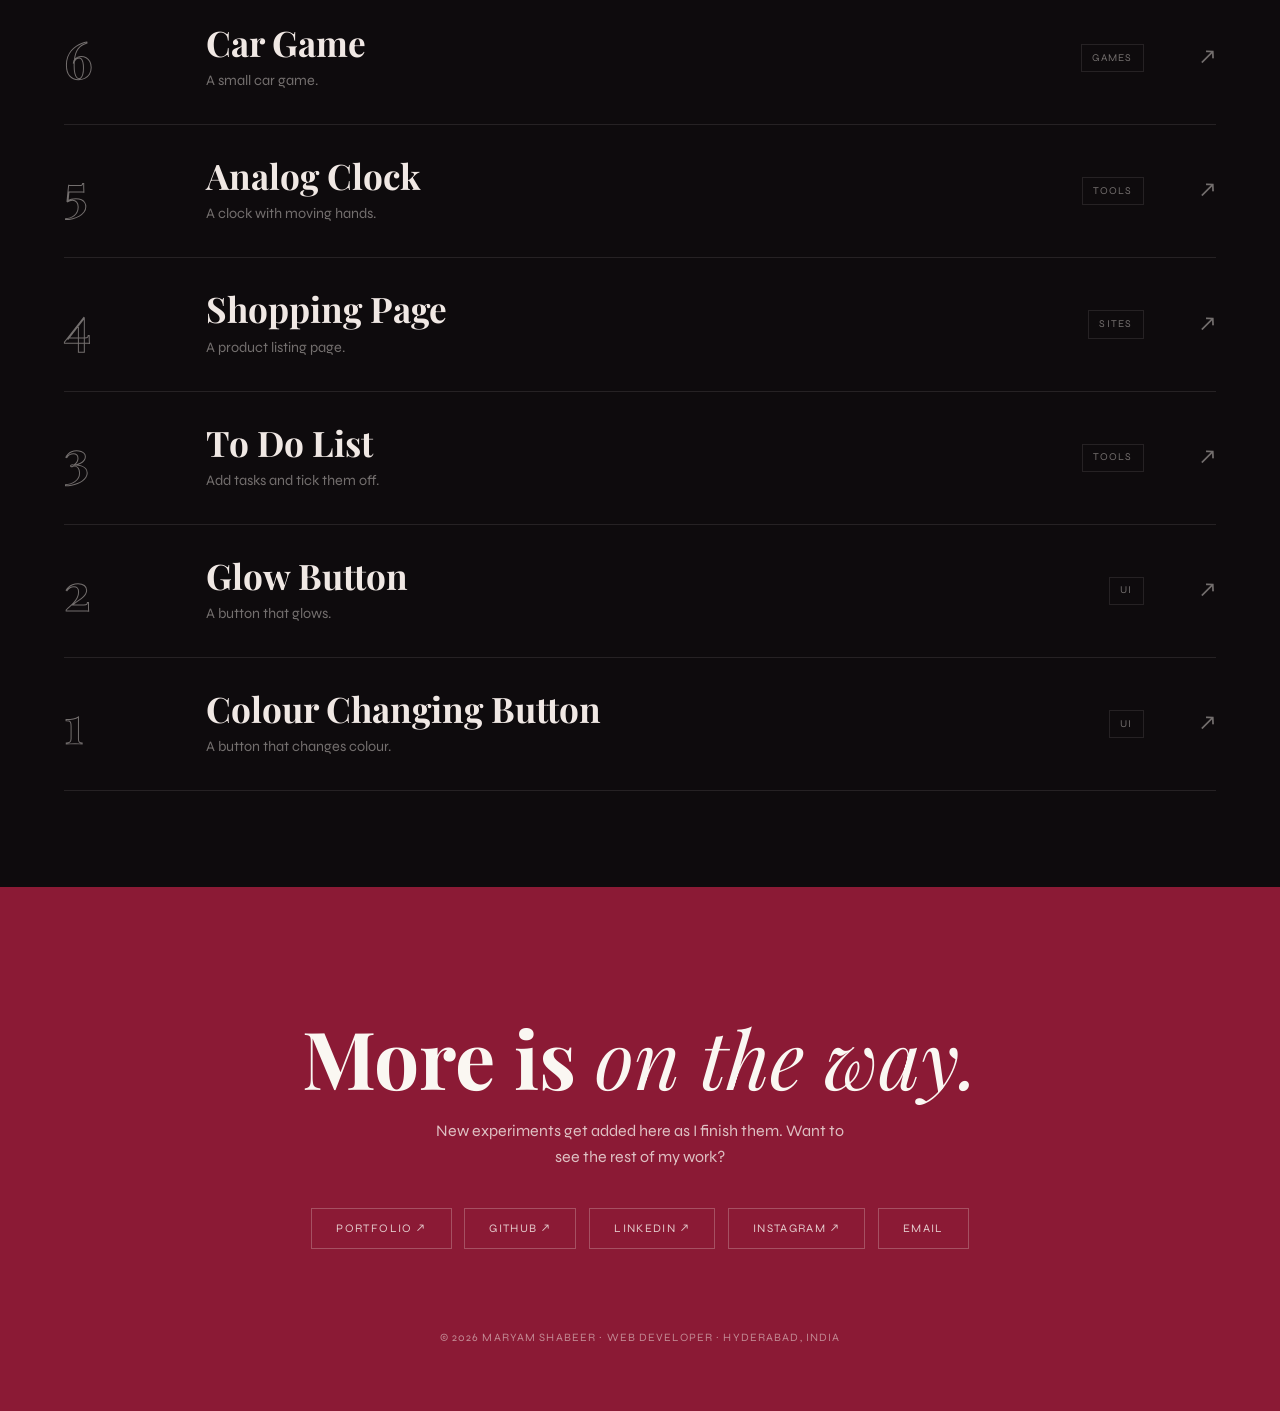
==== commit 82d802fd: "Update index.html" ====
--- a/play/index.html
+++ b/play/index.html
@@ -293,8 +293,8 @@
   - tag: any word. A filter is made for each tag automatically.
 */
 var PROJECTS = [
-  { n: 01, title: 'Calm Hoverboard', desc: 'Glowing tiles that fade slowly, with music as you move.', tag: 'Art', href: 'https://glowingbuttons.netlify.app/index.html' },
- /* { n: 08, title: 'Portfolio', desc: 'My portfolio site: work, about and contact.', tag: 'Sites', href: 'https://maryamshabeer04.github.io/Portfolio/' },
+  { n: 09, title: 'Calm Hoverboard', desc: 'Glowing tiles that fade slowly, with music as you move.', tag: 'Art', href: 'https://glowingbuttons.netlify.app/index.html' },
+  { n: 08, title: 'Portfolio', desc: 'My portfolio site: work, about and contact.', tag: 'Sites', href: 'https://maryamshabeer04.github.io/Portfolio/' },
   { n: 07, title: 'Quiz App', desc: 'Answer questions and see your score.', tag: 'Games', href: 'quiz-app/' },
   { n: 06, title: 'Car Game', desc: 'A small car game.', tag: 'Games', href: 'car-game/' },
   { n: 05, title: 'Analog Clock', desc: 'A clock with moving hands.', tag: 'Tools', href: 'analog-clock/' },
@@ -302,7 +302,7 @@
   { n: 03, title: 'To Do List', desc: 'Add tasks and tick them off.', tag: 'Tools', href: 'to-do-list/' },
   { n: 02, title: 'Glow Button', desc: 'A button that glows.', tag: 'UI', href: 'glow-button/' },
   { n: 01, title: 'Colour Changing Button', desc: 'A button that changes colour.', tag: 'UI', href: 'colour-changing-button/' }
-];*/
+];
 
 (function () {
   var root = document.documentElement;
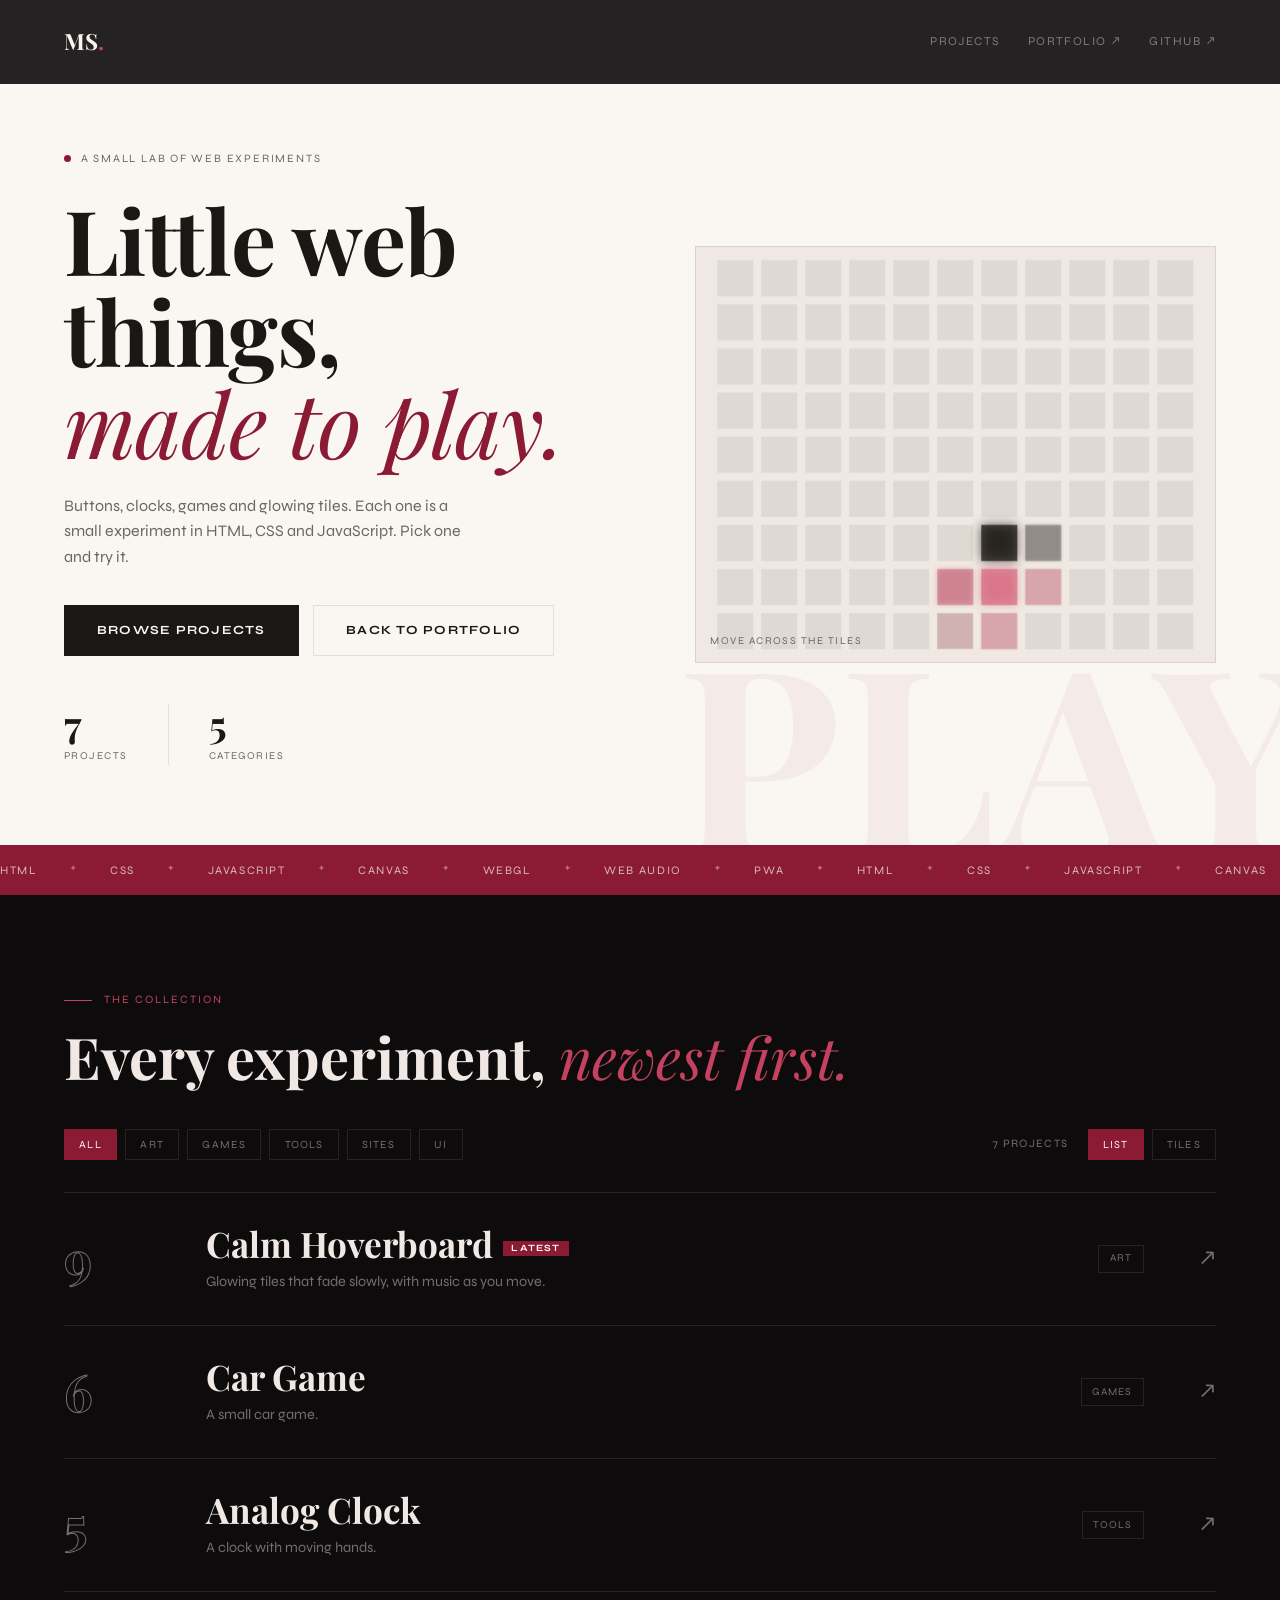
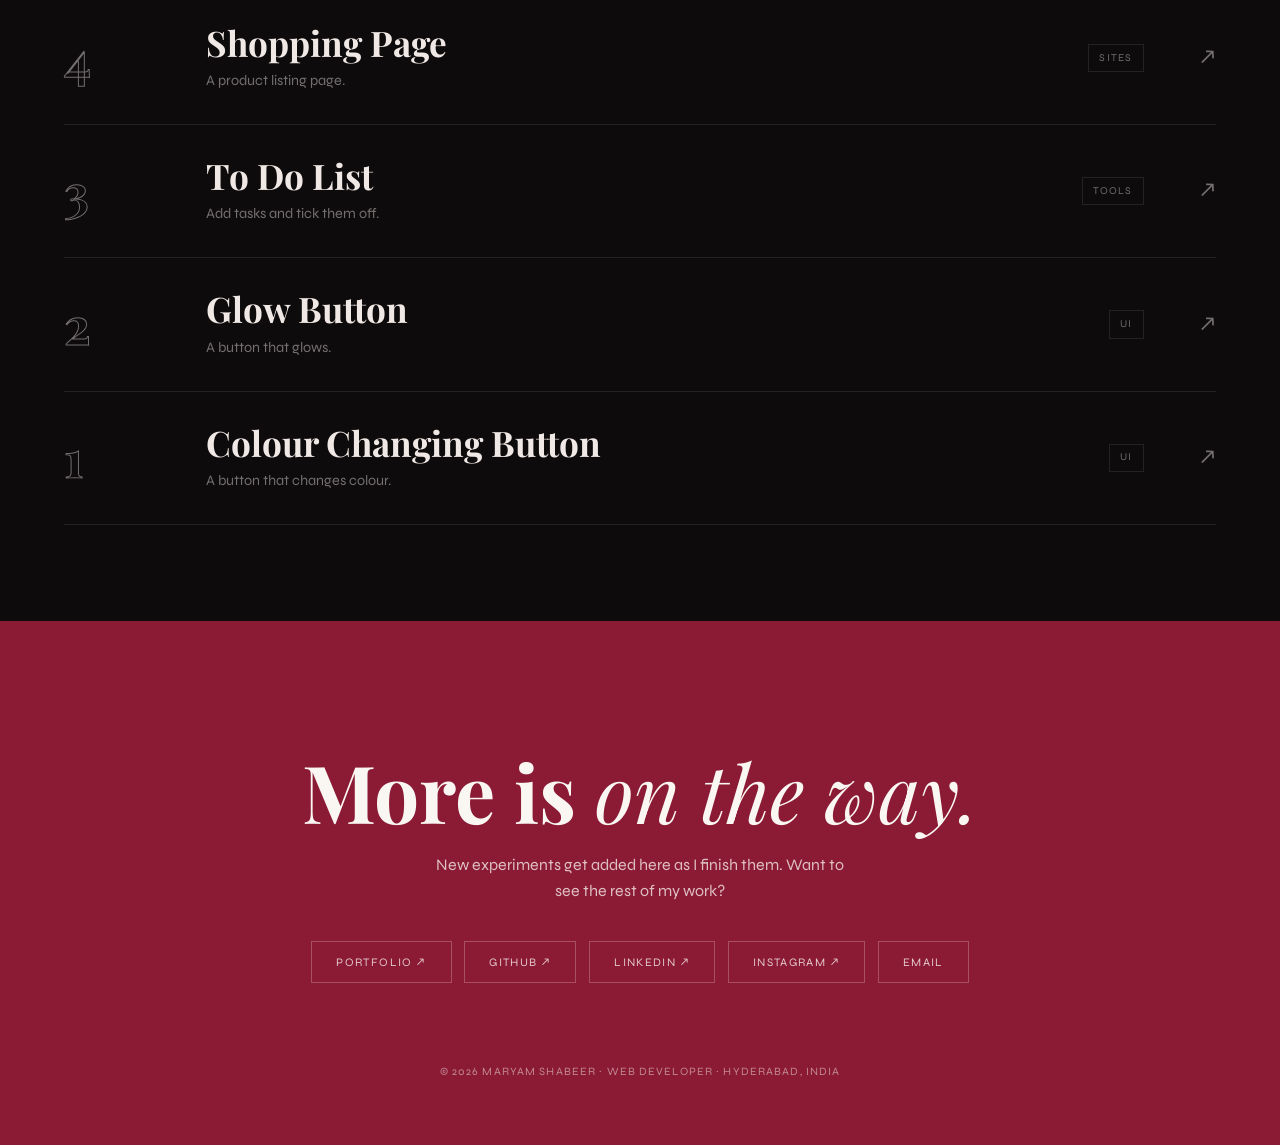
==== commit 0038818d: "Update index.html" ====
--- a/play/index.html
+++ b/play/index.html
@@ -294,8 +294,8 @@
 */
 var PROJECTS = [
   { n: 09, title: 'Calm Hoverboard', desc: 'Glowing tiles that fade slowly, with music as you move.', tag: 'Art', href: 'https://glowingbuttons.netlify.app/index.html' },
-  { n: 08, title: 'Portfolio', desc: 'My portfolio site: work, about and contact.', tag: 'Sites', href: 'https://maryamshabeer04.github.io/Portfolio/' },
-  { n: 07, title: 'Quiz App', desc: 'Answer questions and see your score.', tag: 'Games', href: 'quiz-app/' },
+  /*{ n: 08, title: 'Portfolio', desc: 'My portfolio site: work, about and contact.', tag: 'Sites', href: 'https://maryamshabeer04.github.io/Portfolio/' },
+  { n: 07, title: 'Quiz App', desc: 'Answer questions and see your score.', tag: 'Games', href: 'quiz-app/' },*/
   { n: 06, title: 'Car Game', desc: 'A small car game.', tag: 'Games', href: 'car-game/' },
   { n: 05, title: 'Analog Clock', desc: 'A clock with moving hands.', tag: 'Tools', href: 'analog-clock/' },
   { n: 04, title: 'Shopping Page', desc: 'A product listing page.', tag: 'Sites', href: 'shopping-page/' },
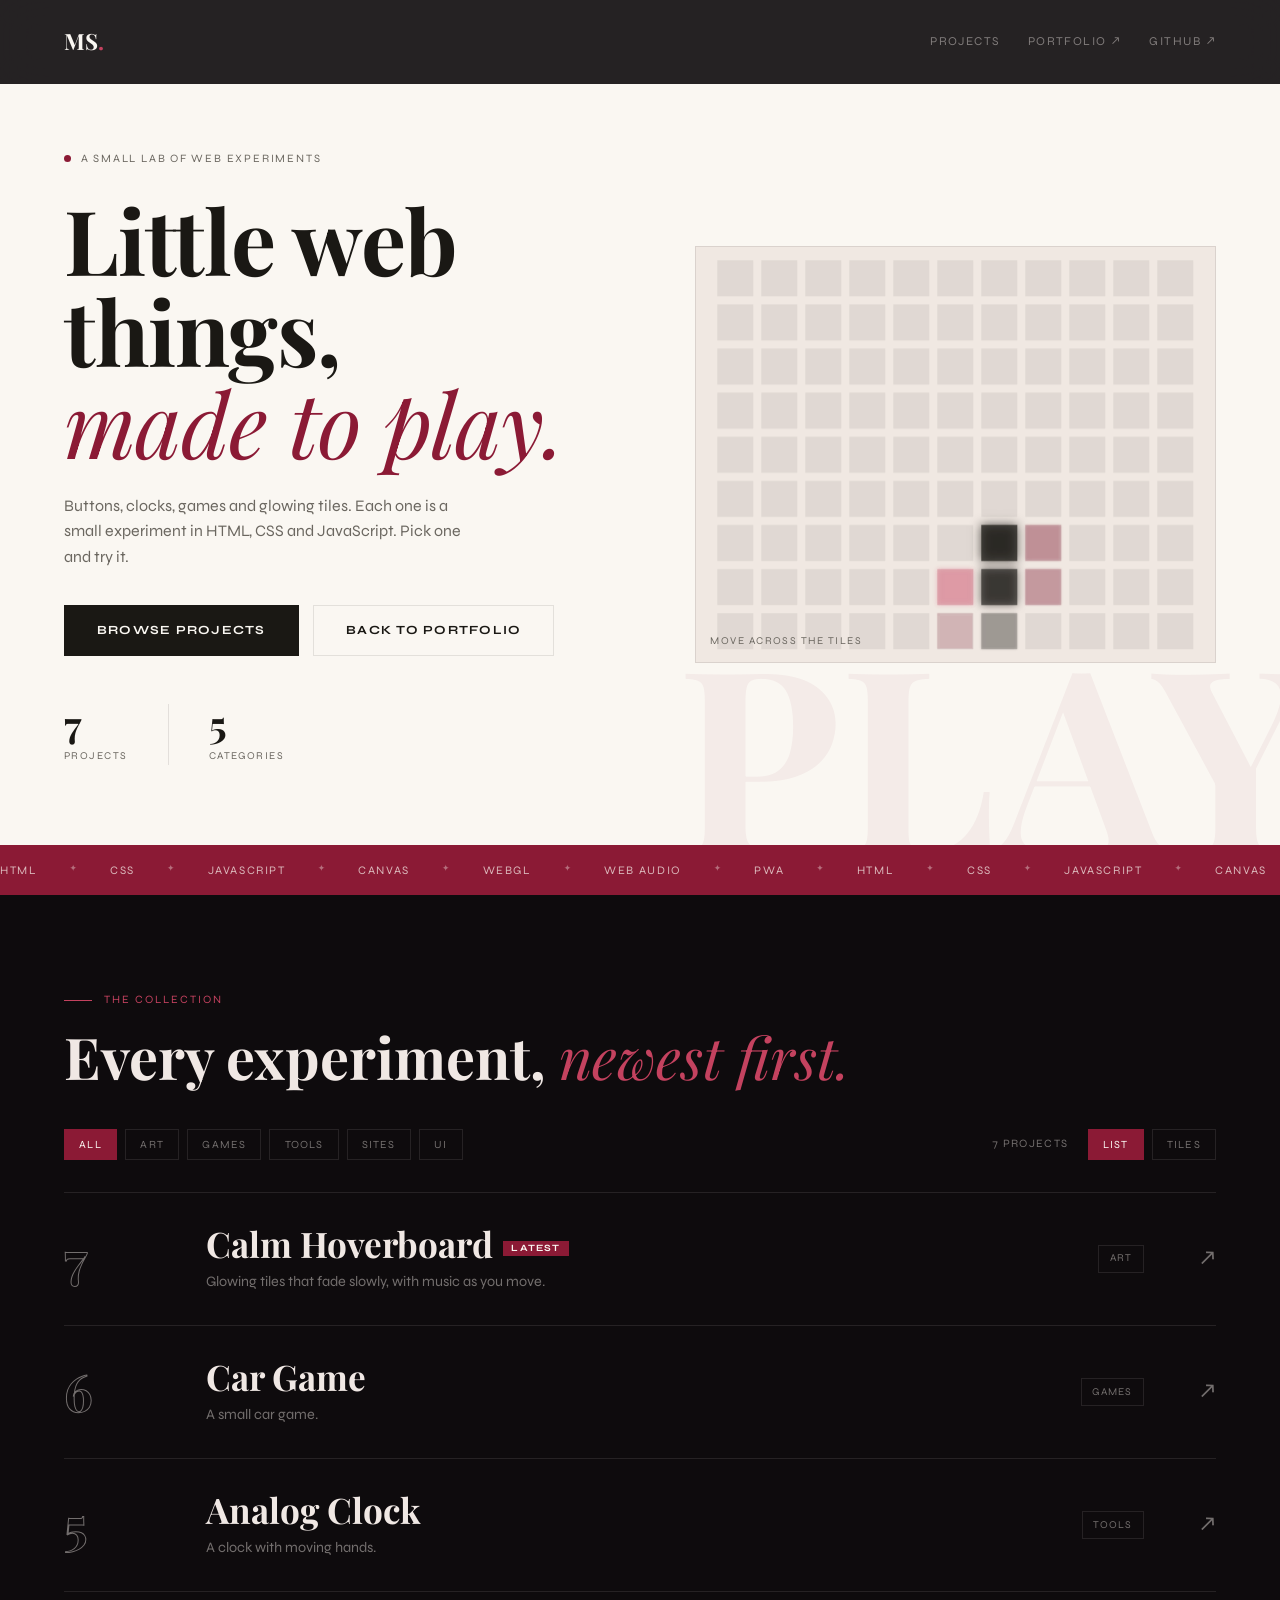
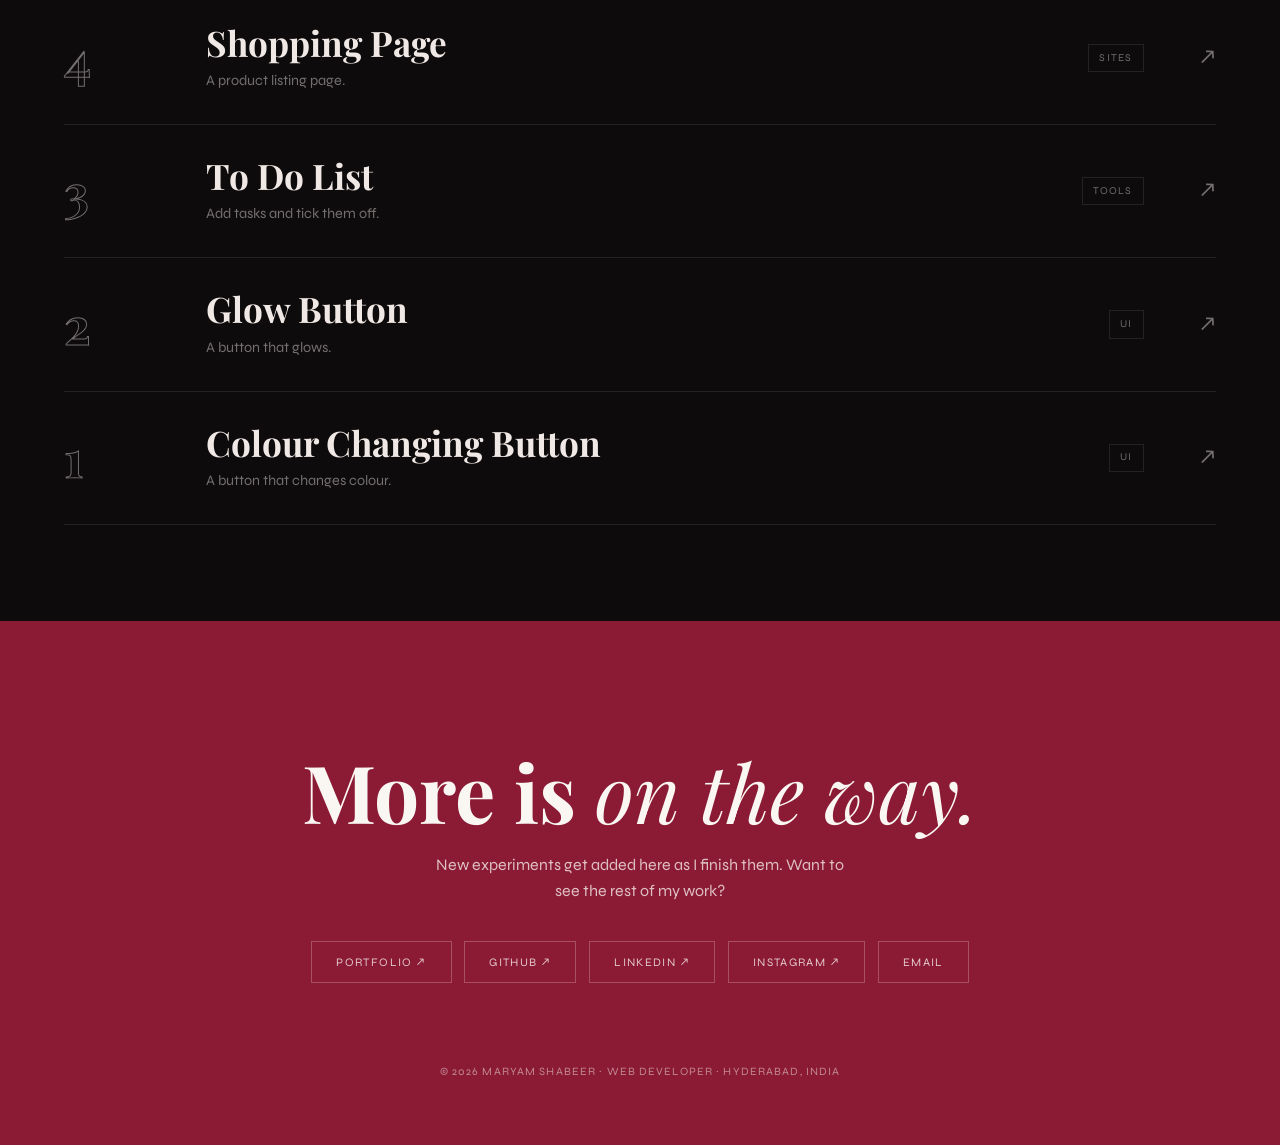
==== commit 24408a1b: "Update index.html" ====
--- a/play/index.html
+++ b/play/index.html
@@ -293,7 +293,7 @@
   - tag: any word. A filter is made for each tag automatically.
 */
 var PROJECTS = [
-  { n: 09, title: 'Calm Hoverboard', desc: 'Glowing tiles that fade slowly, with music as you move.', tag: 'Art', href: 'https://glowingbuttons.netlify.app/index.html' },
+  { n: 07, title: 'Calm Hoverboard', desc: 'Glowing tiles that fade slowly, with music as you move.', tag: 'Art', href: 'https://glowingbuttons.netlify.app/index.html' },
   /*{ n: 08, title: 'Portfolio', desc: 'My portfolio site: work, about and contact.', tag: 'Sites', href: 'https://maryamshabeer04.github.io/Portfolio/' },
   { n: 07, title: 'Quiz App', desc: 'Answer questions and see your score.', tag: 'Games', href: 'quiz-app/' },*/
   { n: 06, title: 'Car Game', desc: 'A small car game.', tag: 'Games', href: 'car-game/' },
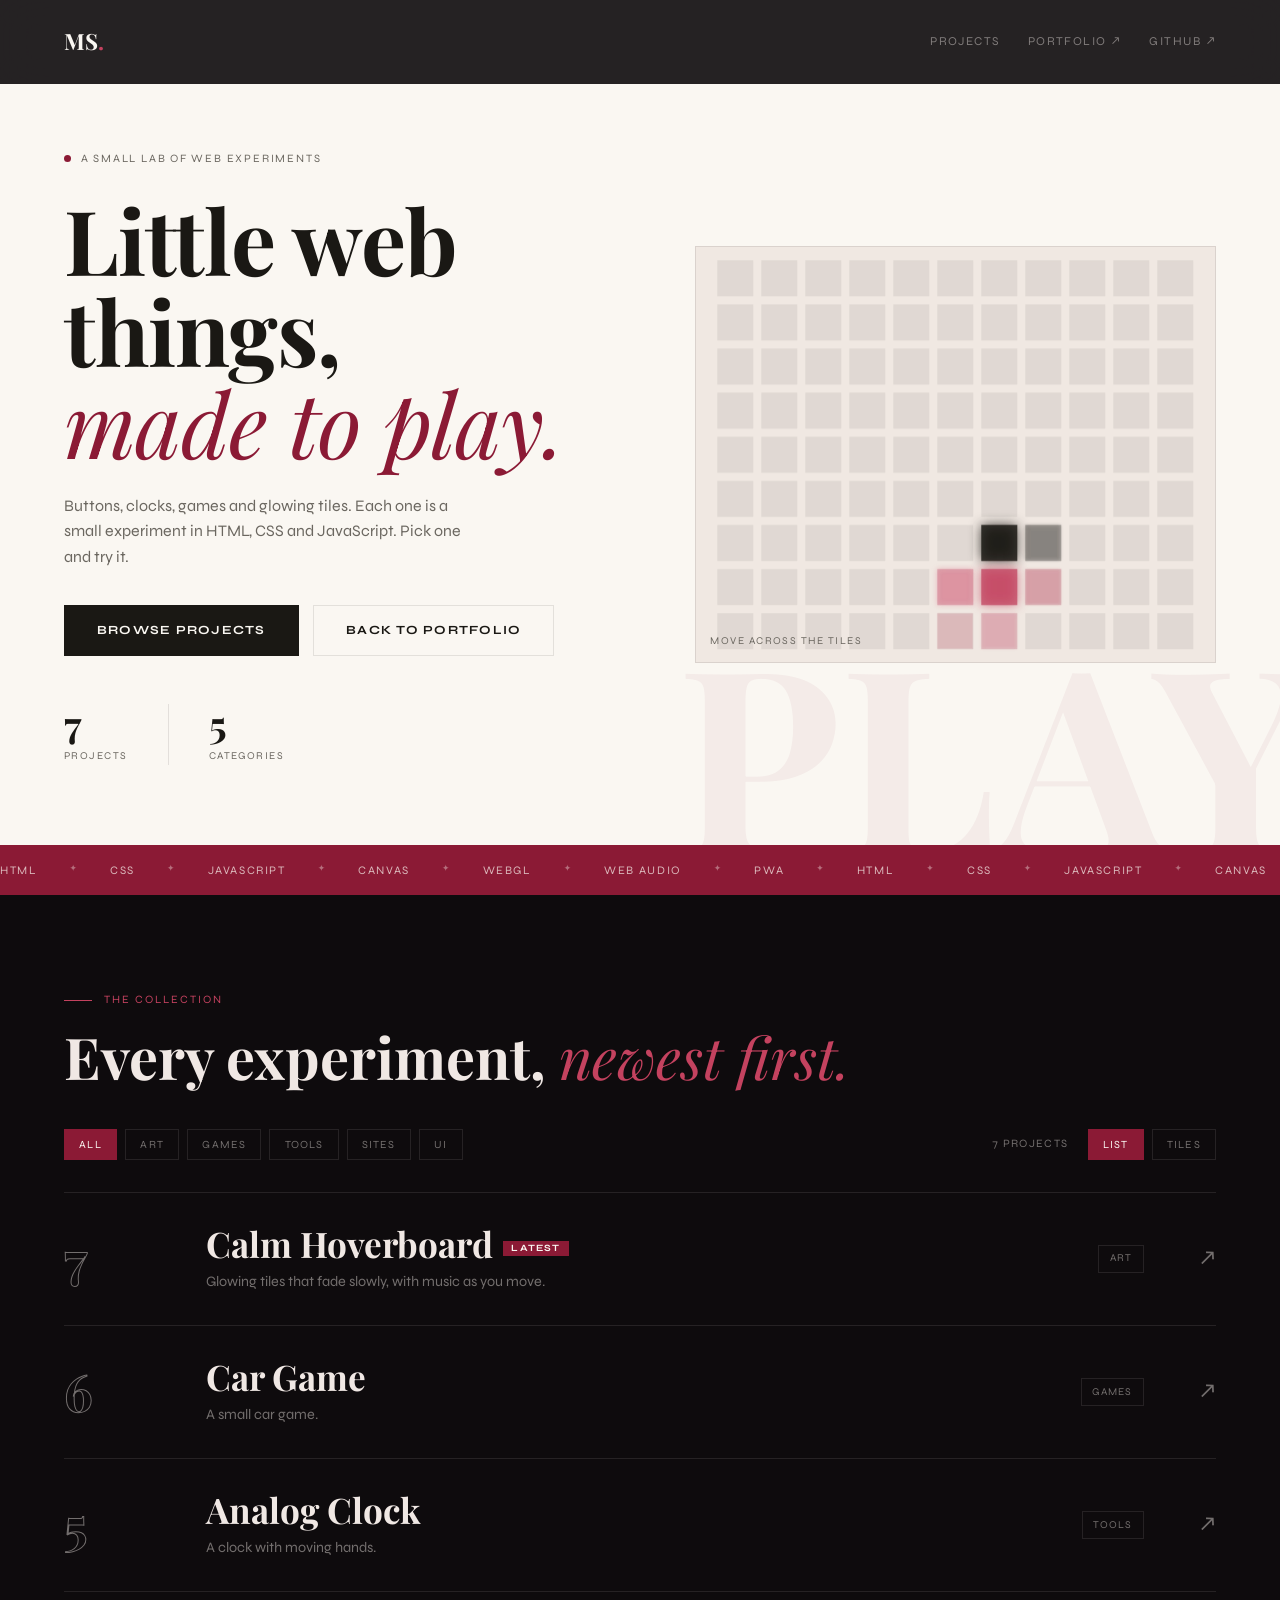
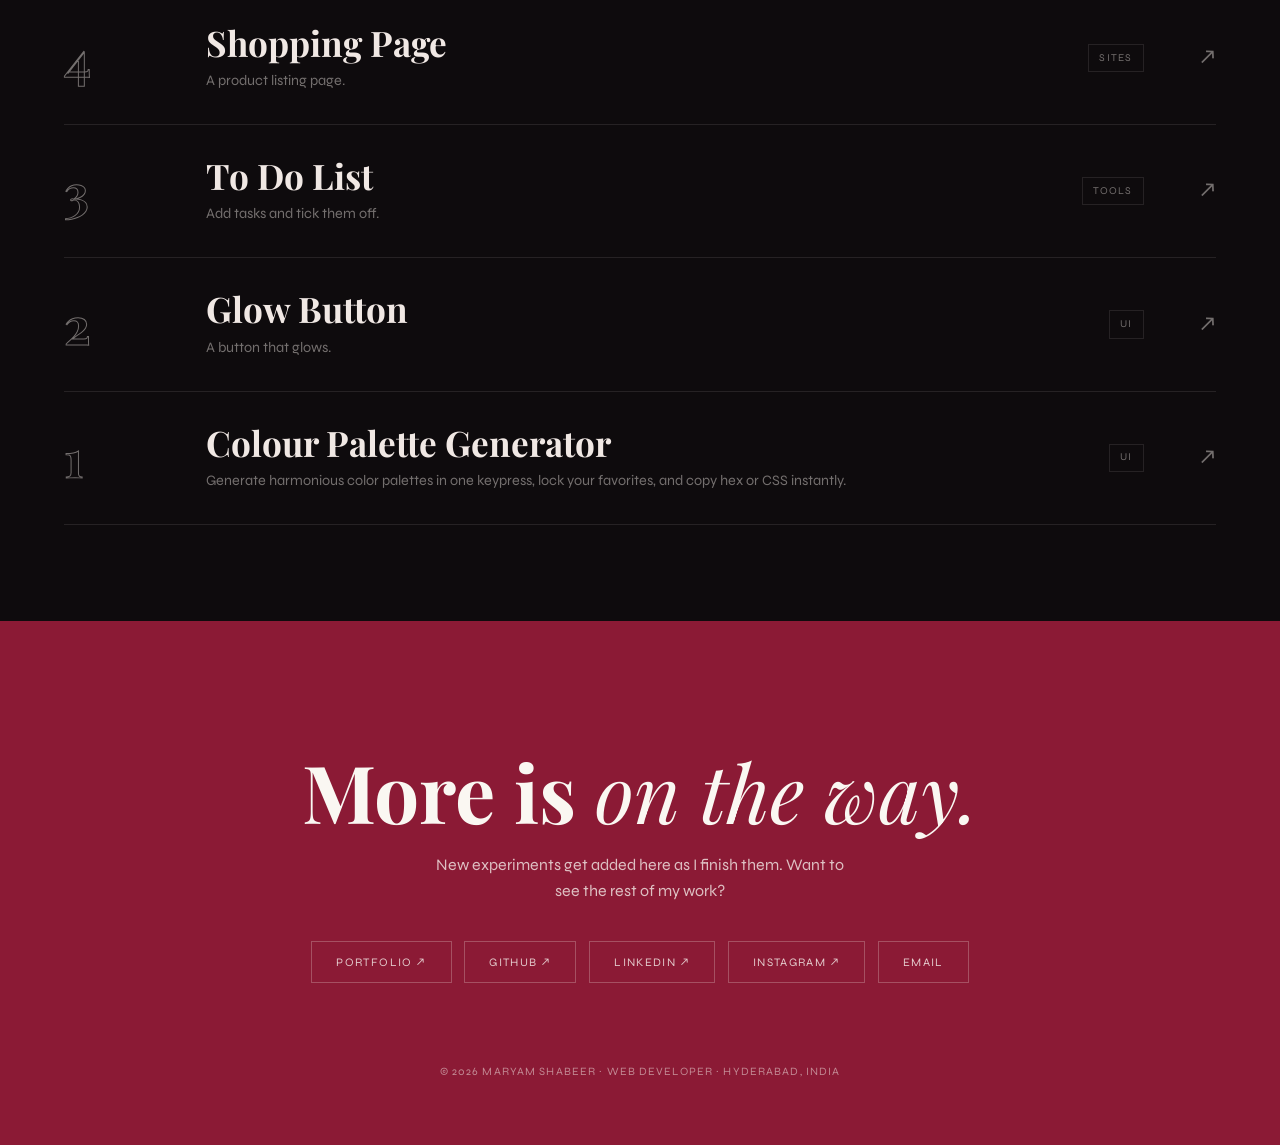
==== commit bf19afe7: "Update index.html" ====
--- a/play/index.html
+++ b/play/index.html
@@ -301,7 +301,7 @@
   { n: 04, title: 'Shopping Page', desc: 'A product listing page.', tag: 'Sites', href: 'shopping-page/' },
   { n: 03, title: 'To Do List', desc: 'Add tasks and tick them off.', tag: 'Tools', href: 'to-do-list/' },
   { n: 02, title: 'Glow Button', desc: 'A button that glows.', tag: 'UI', href: 'glow-button/' },
-  { n: 01, title: 'Colour Changing Button', desc: 'A button that changes colour.', tag: 'UI', href: 'colour-changing-button/' }
+  { n: 01, title: 'Colour Palette Generator', desc: 'Generate harmonious color palettes in one keypress, lock your favorites, and copy hex or CSS instantly.', tag: 'UI', href: 'https://colourpalette-generator.netlify.app/' }
 ];
 
 (function () {
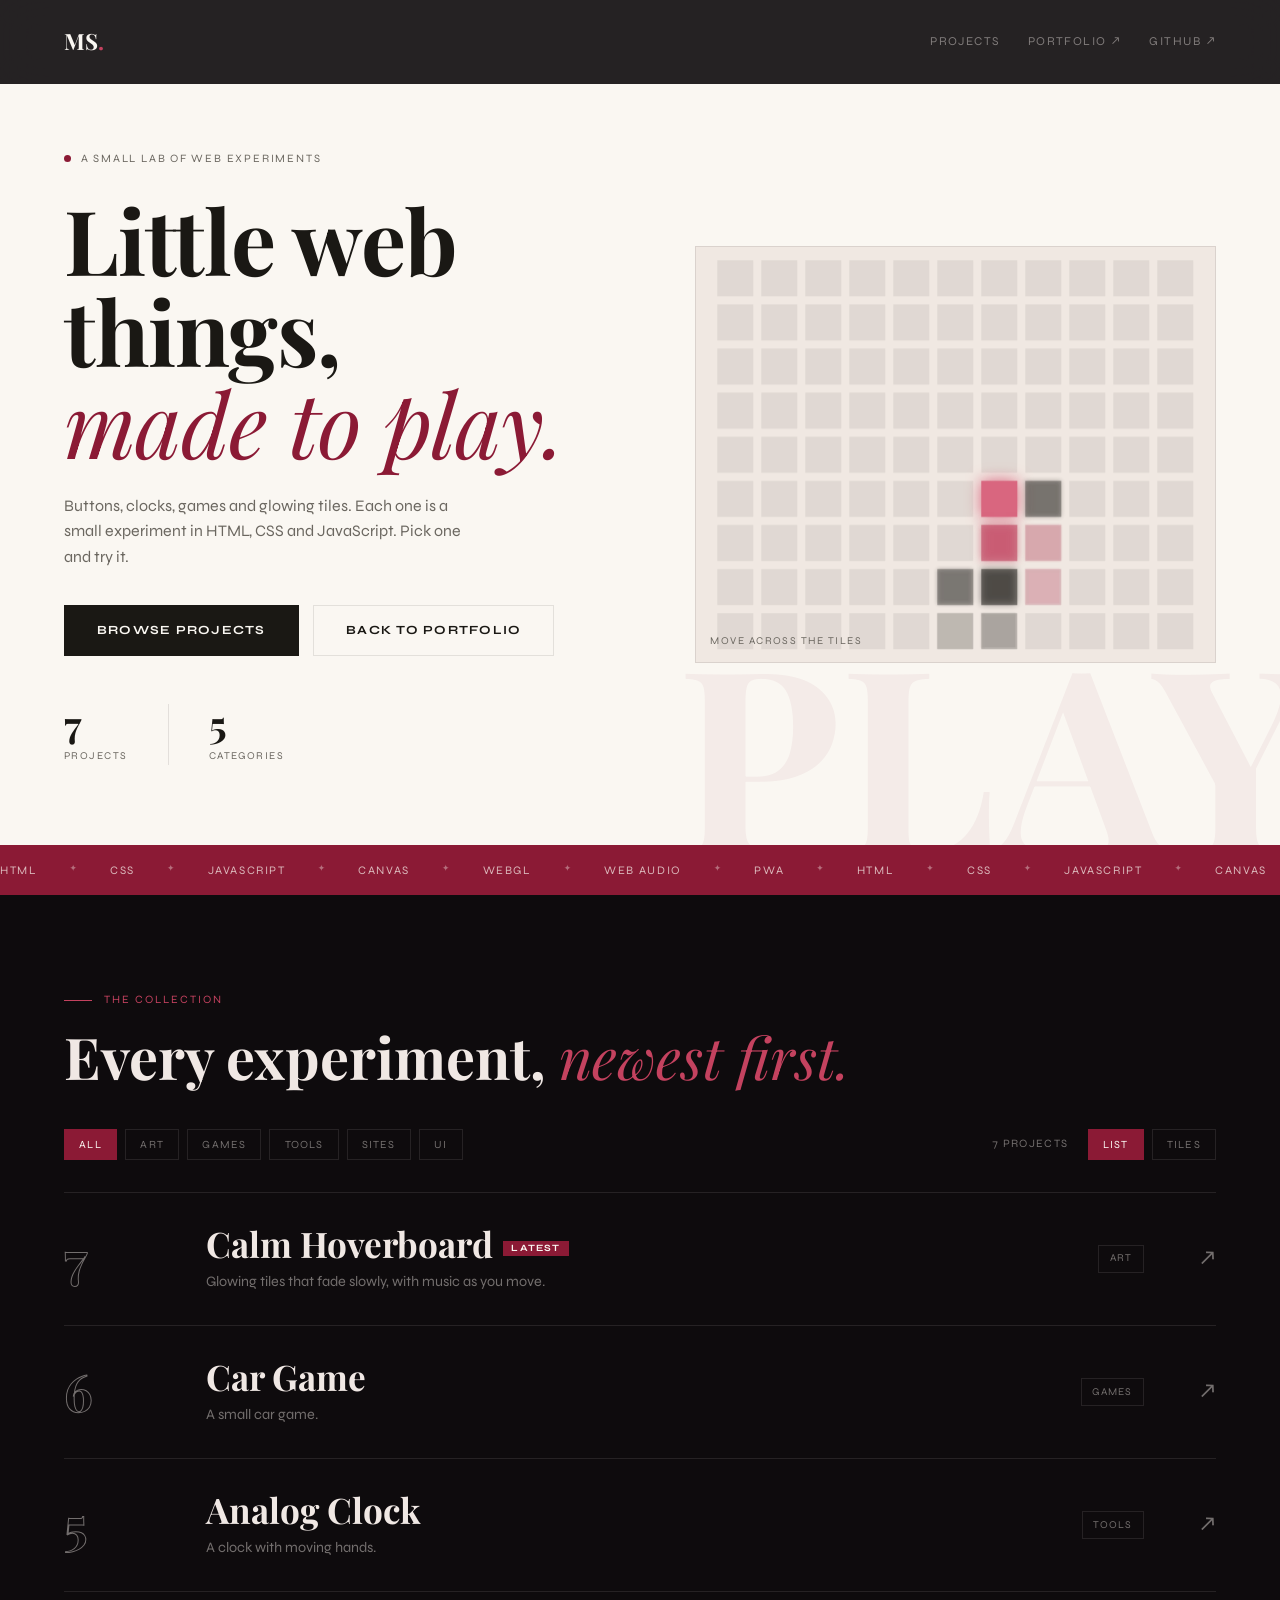
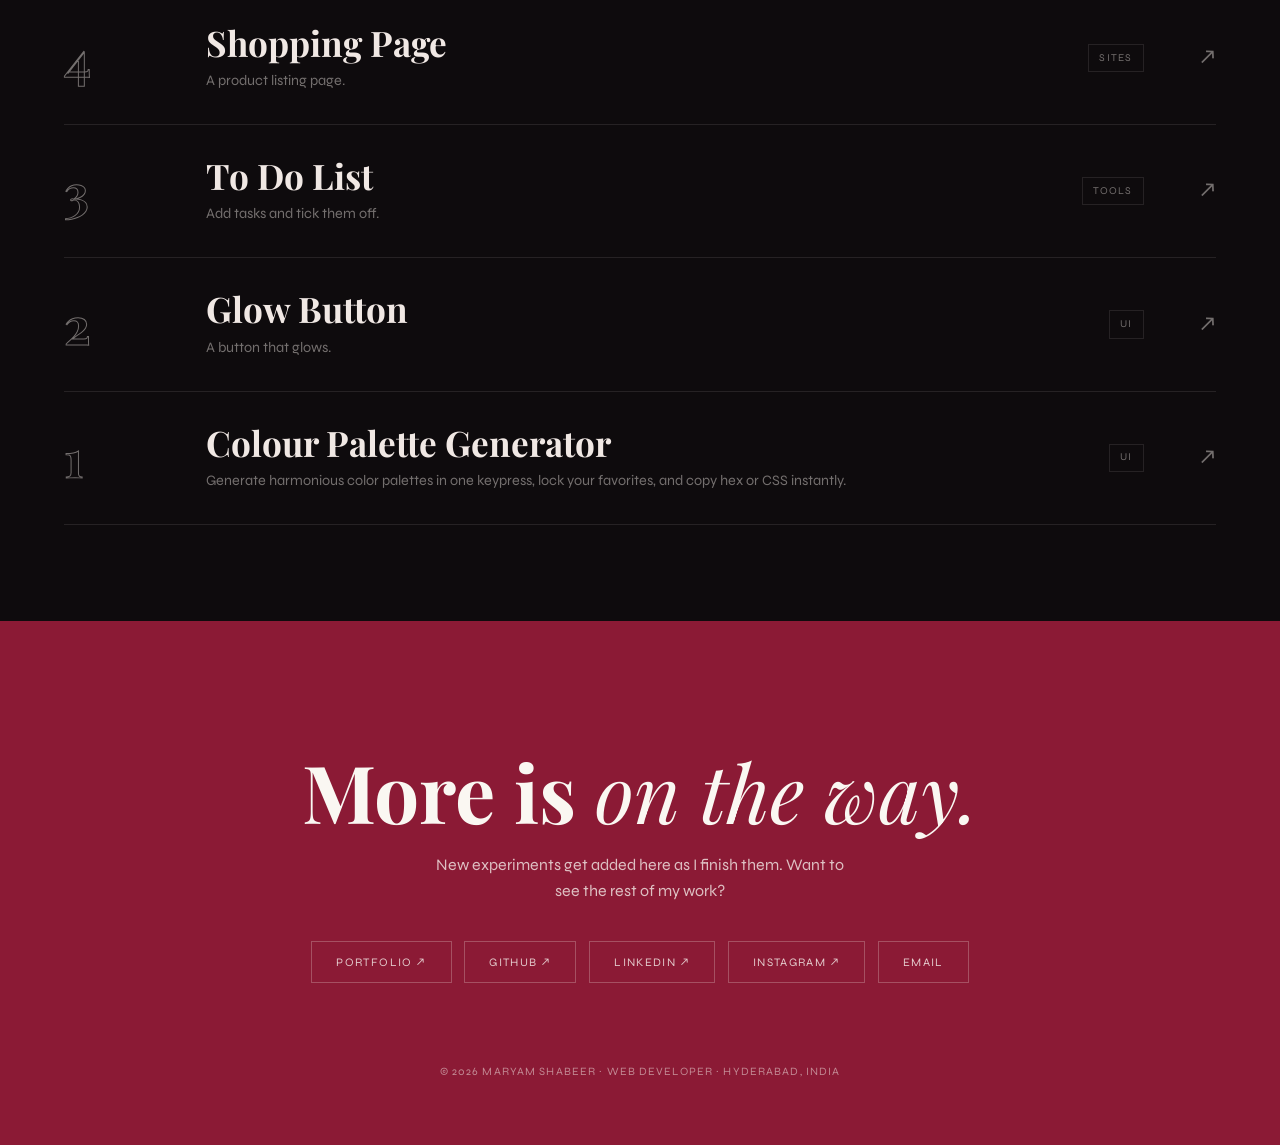
==== commit 39cf282e: "Update index.html" ====
--- a/play/index.html
+++ b/play/index.html
@@ -296,7 +296,7 @@
   { n: 07, title: 'Calm Hoverboard', desc: 'Glowing tiles that fade slowly, with music as you move.', tag: 'Art', href: 'https://glowingbuttons.netlify.app/index.html' },
   /*{ n: 08, title: 'Portfolio', desc: 'My portfolio site: work, about and contact.', tag: 'Sites', href: 'https://maryamshabeer04.github.io/Portfolio/' },
   { n: 07, title: 'Quiz App', desc: 'Answer questions and see your score.', tag: 'Games', href: 'quiz-app/' },*/
-  { n: 06, title: 'Car Game', desc: 'A small car game.', tag: 'Games', href: 'car-game/' },
+  { n: 06, title: 'Car Game', desc: 'A small car game.', tag: 'Games', href: 'https://neon-rushh.netlify.app/' },
   { n: 05, title: 'Analog Clock', desc: 'A clock with moving hands.', tag: 'Tools', href: 'analog-clock/' },
   { n: 04, title: 'Shopping Page', desc: 'A product listing page.', tag: 'Sites', href: 'shopping-page/' },
   { n: 03, title: 'To Do List', desc: 'Add tasks and tick them off.', tag: 'Tools', href: 'to-do-list/' },
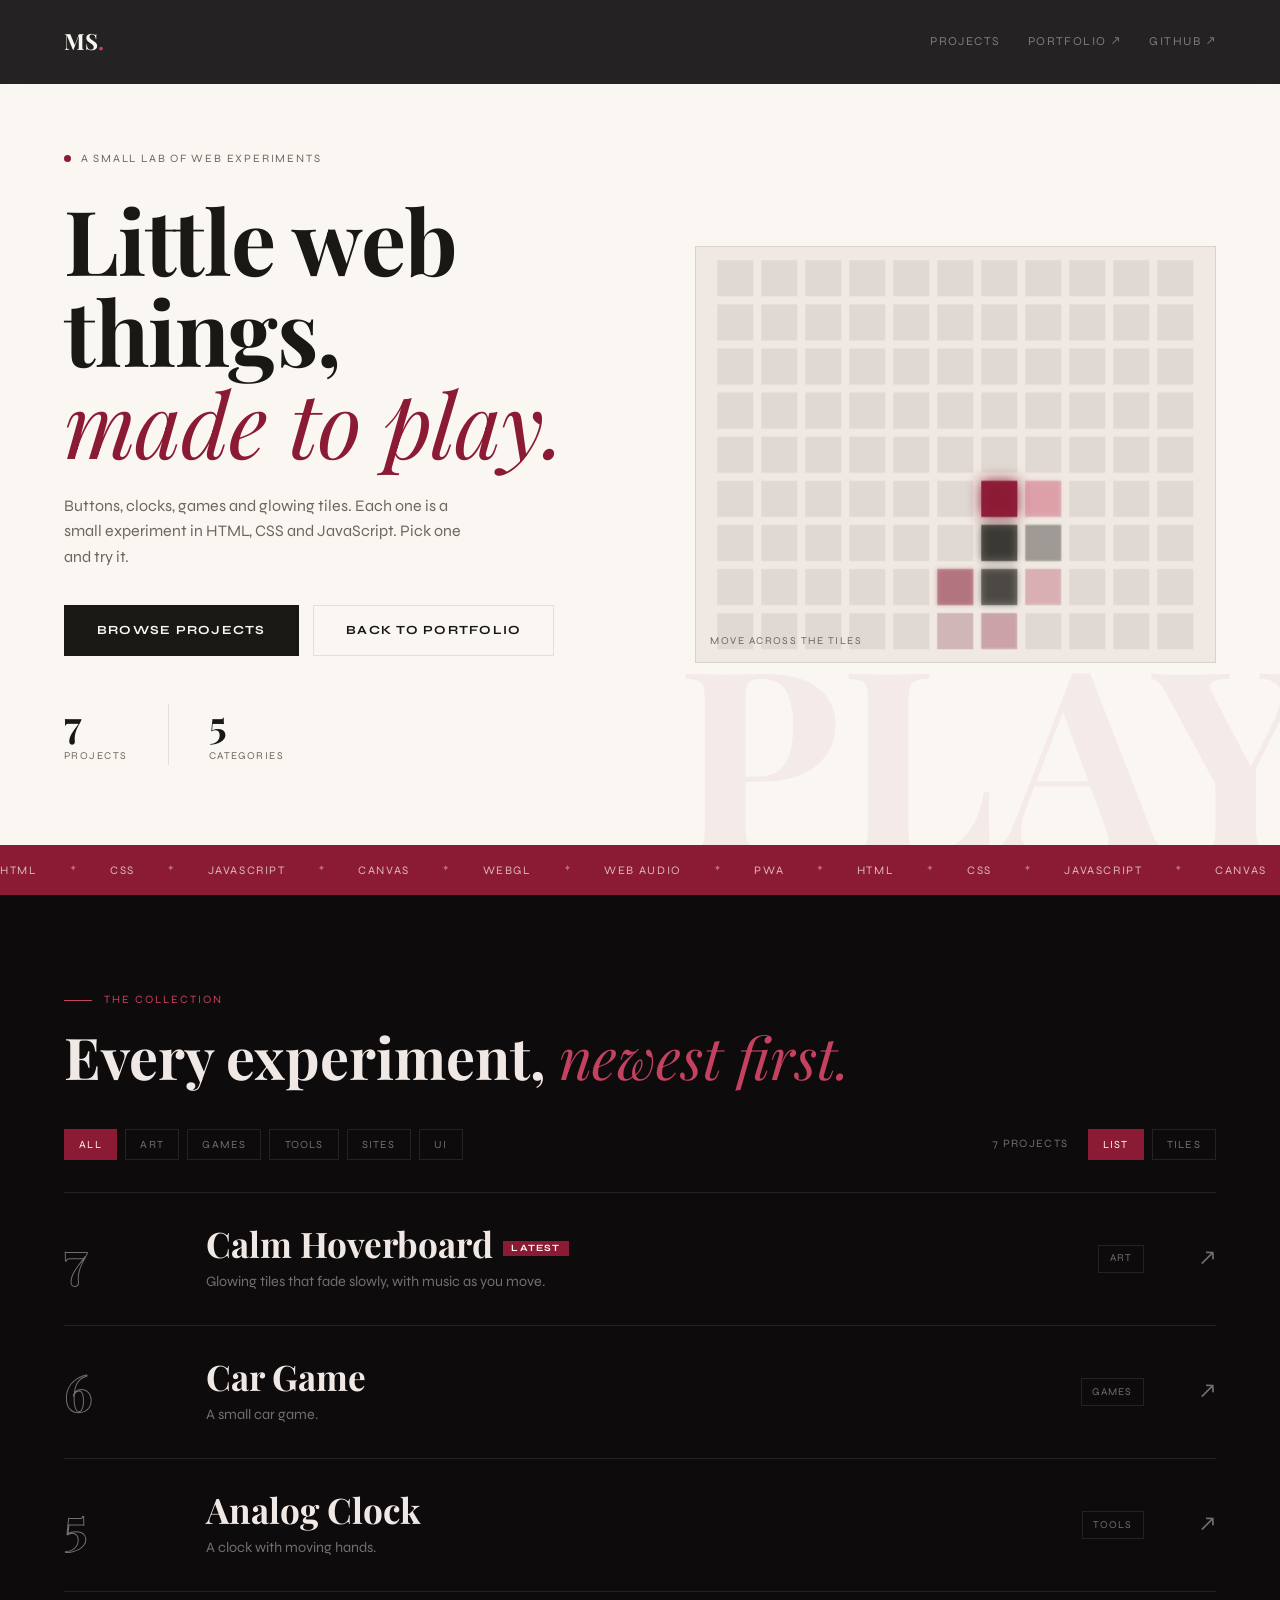
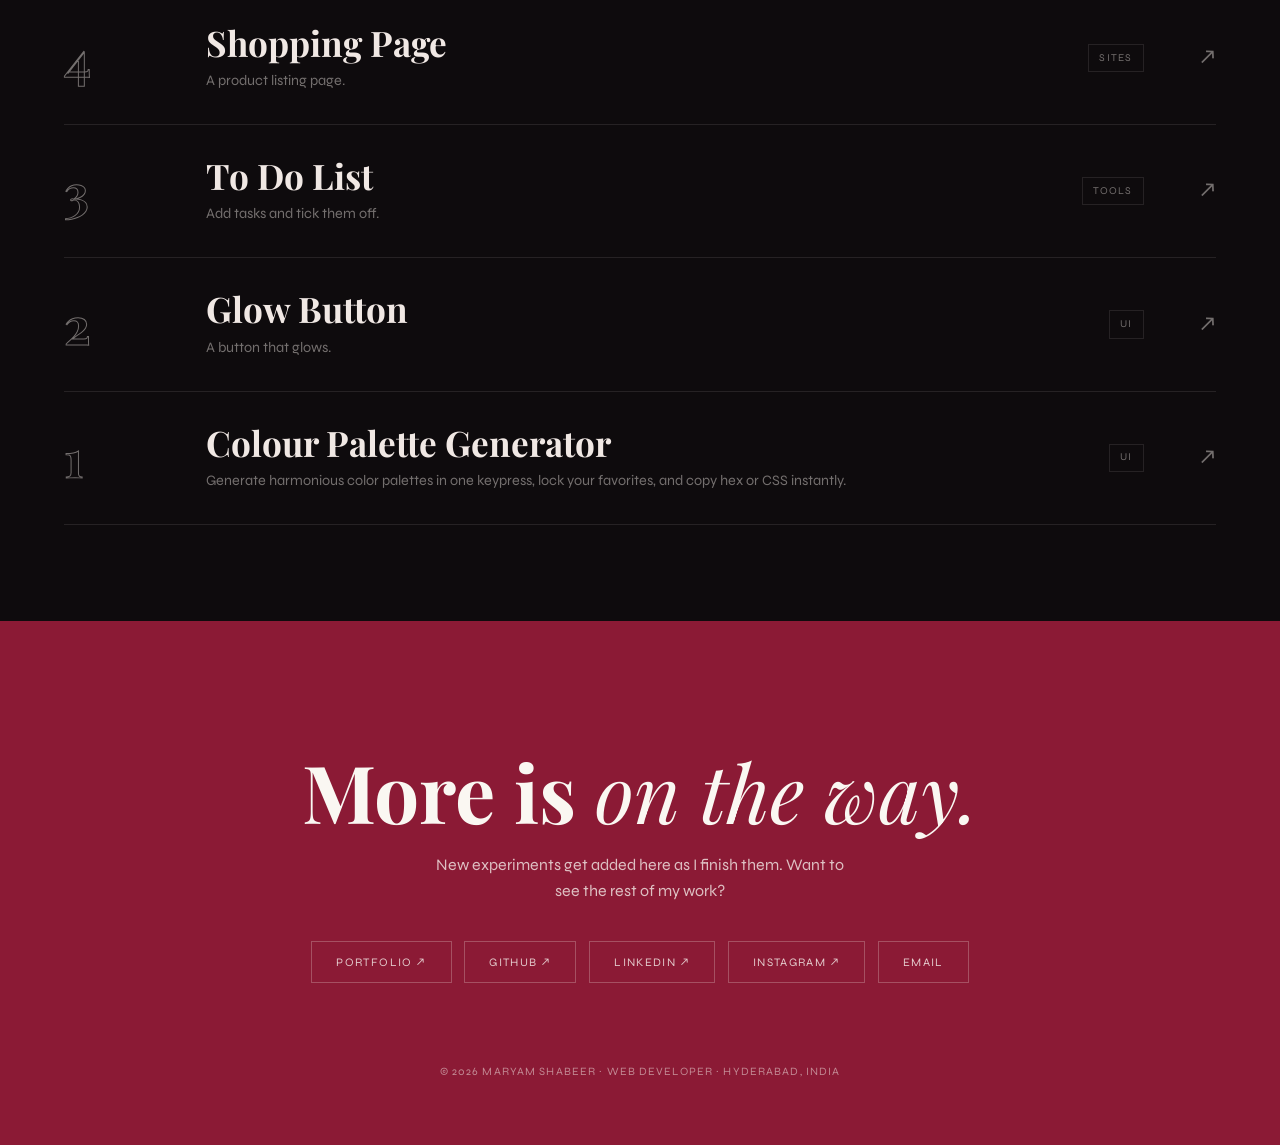
==== commit 574114a0: "Update index.html" ====
--- a/play/index.html
+++ b/play/index.html
@@ -297,7 +297,7 @@
   /*{ n: 08, title: 'Portfolio', desc: 'My portfolio site: work, about and contact.', tag: 'Sites', href: 'https://maryamshabeer04.github.io/Portfolio/' },
   { n: 07, title: 'Quiz App', desc: 'Answer questions and see your score.', tag: 'Games', href: 'quiz-app/' },*/
   { n: 06, title: 'Car Game', desc: 'A small car game.', tag: 'Games', href: 'https://neon-rushh.netlify.app/' },
-  { n: 05, title: 'Analog Clock', desc: 'A clock with moving hands.', tag: 'Tools', href: 'analog-clock/' },
+  { n: 05, title: 'Analog Clock', desc: 'A clock with moving hands.', tag: 'Tools', href: 'https://clock-it-analog.netlify.app/' },
   { n: 04, title: 'Shopping Page', desc: 'A product listing page.', tag: 'Sites', href: 'shopping-page/' },
   { n: 03, title: 'To Do List', desc: 'Add tasks and tick them off.', tag: 'Tools', href: 'to-do-list/' },
   { n: 02, title: 'Glow Button', desc: 'A button that glows.', tag: 'UI', href: 'glow-button/' },
